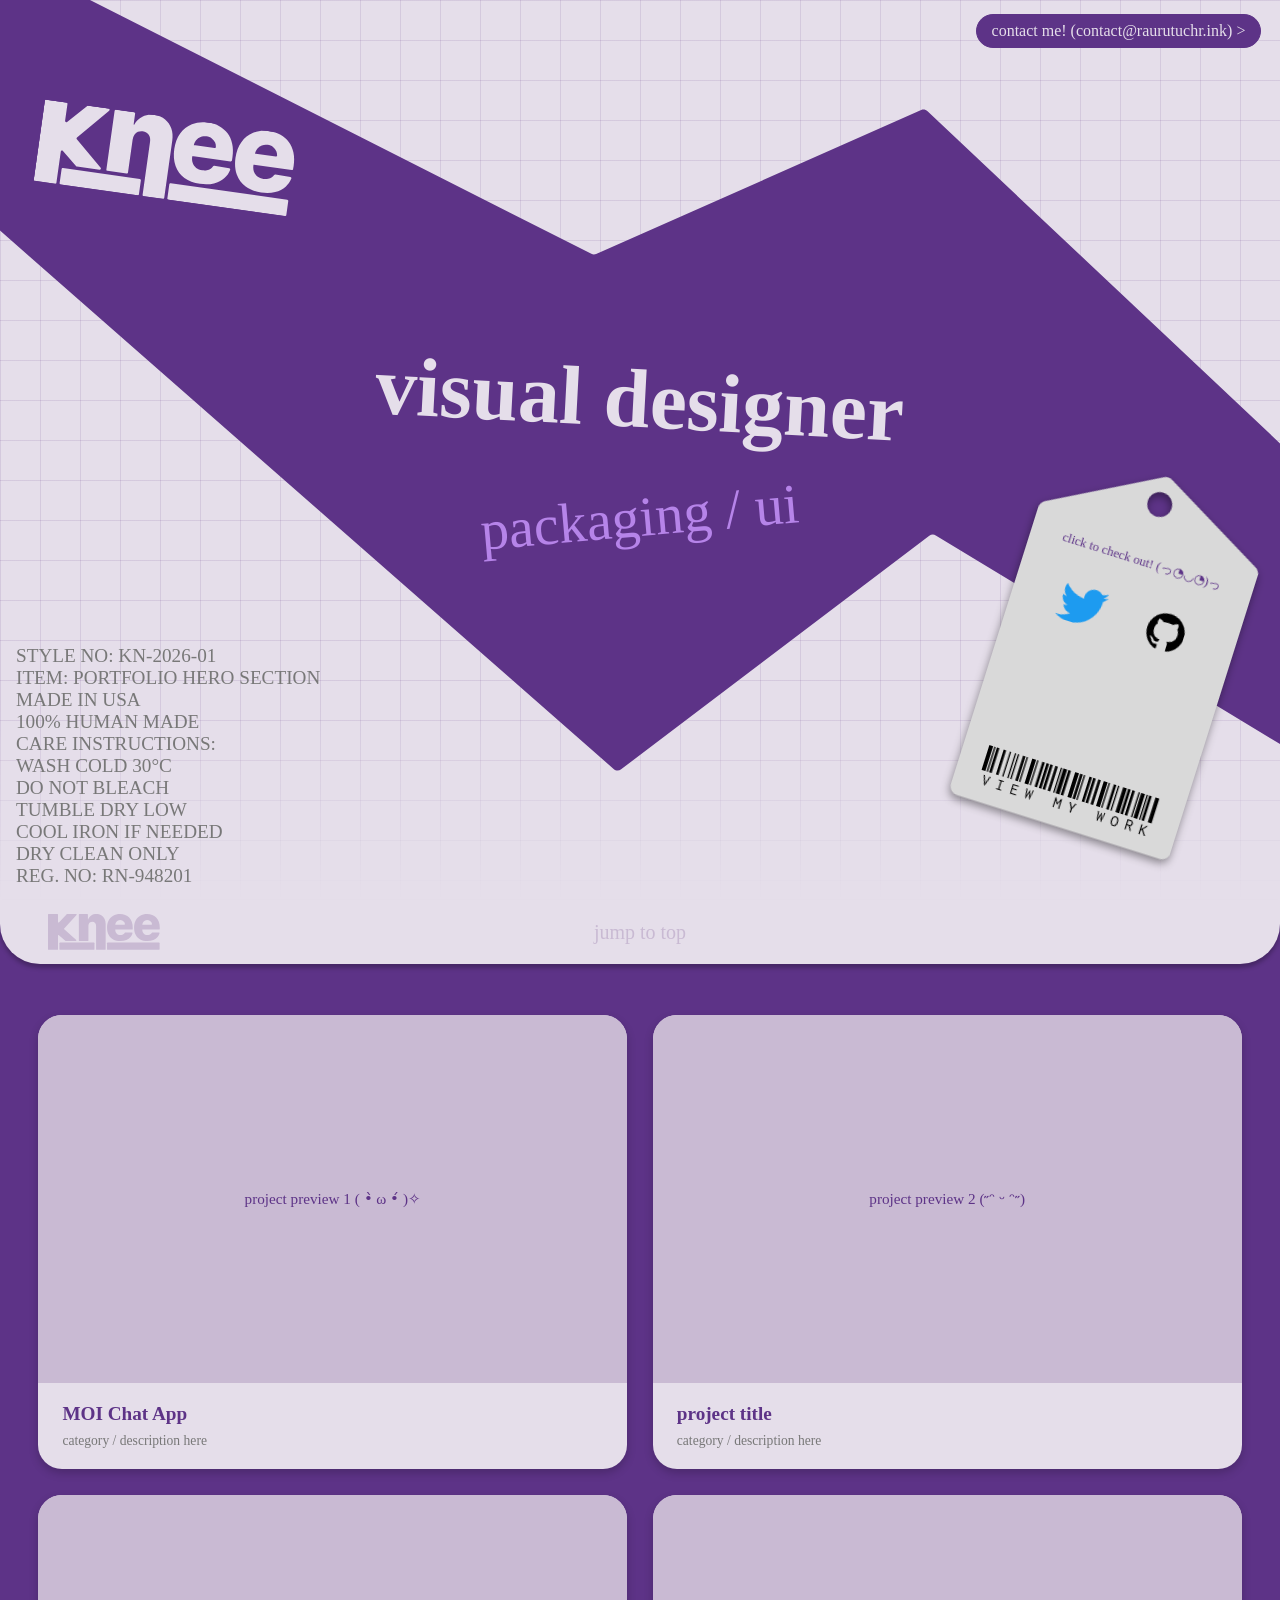
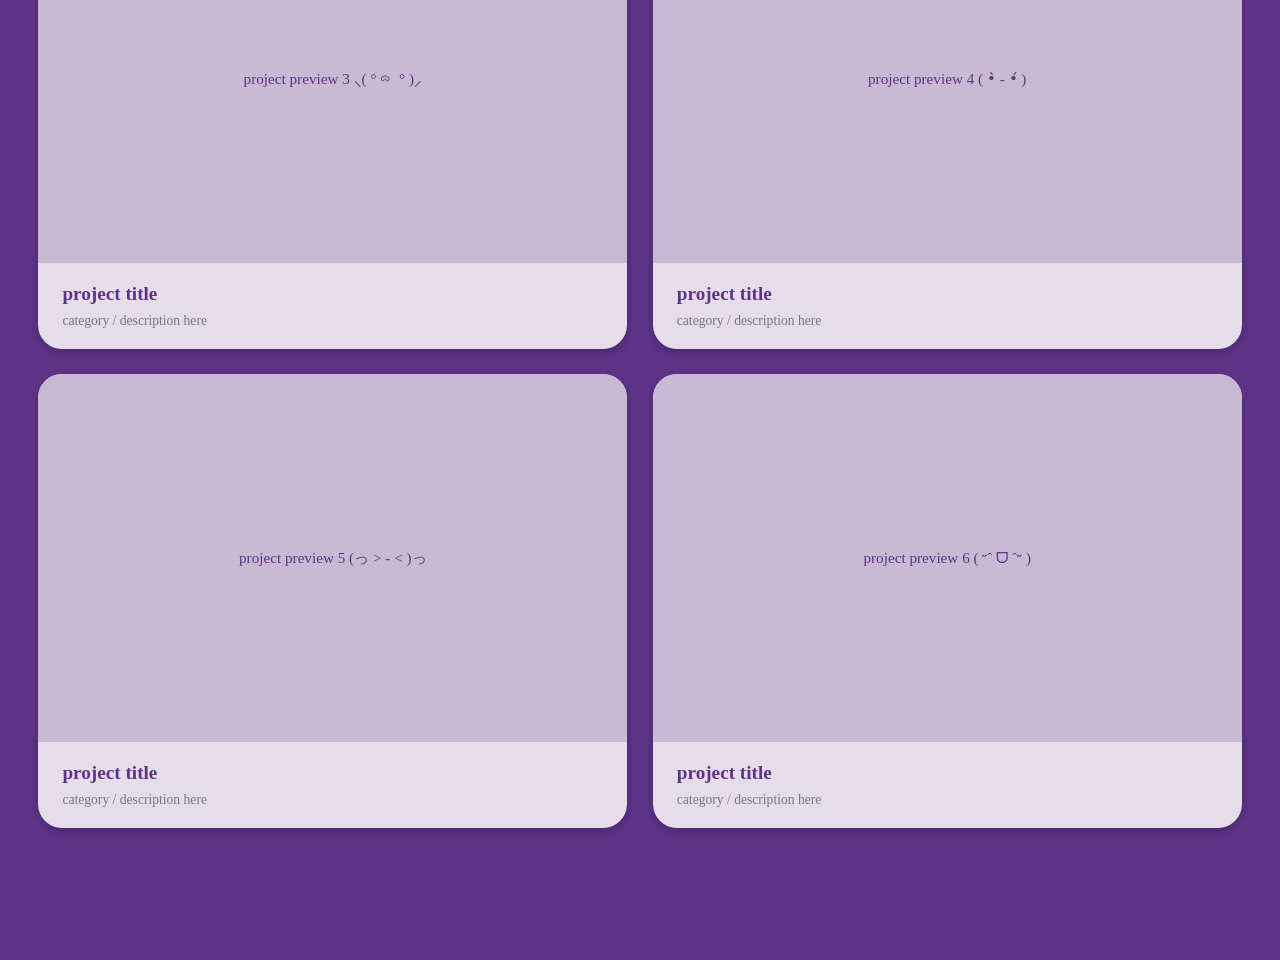
==== index.html @ 97d7b31c "change word" ====
<!DOCTYPE html>
<html lang="en">

<head>
    <meta charset="utf-8">
    <meta name="viewport" content="width=device-width, initial-scale=1.0">
    <link rel="stylesheet" href="styles.css">
    <link rel="icon" href="/favicon.svg" type="image/svg+xml">
    <title>Knee's Portfolio 𐔌՞. .՞𐦯</title>
</head>

<body>

    <section id="hero">
        <div class="hero-design">

        <a class="contact" href="mailto:contact@raurutuchr.ink" target="_blank" rel="noopener noreferrer">contact me!
            (contact@raurutuchr.ink)</a>

        <div class="center">
            <p class="center-top">visual designer</p>
            <p class="center-bottom">packaging / ui</p>
        </div>
        <p class="care">STYLE NO: KN-2026-01
            ITEM: PORTFOLIO HERO SECTION
            MADE IN USA
            100% HUMAN MADE
            CARE INSTRUCTIONS:
            WASH COLD 30°C
            DO NOT BLEACH
            TUMBLE DRY LOW
            COOL IRON IF NEEDED
            DRY CLEAN ONLY
            REG. NO: RN-948201</p>

        <svg class="full-page-svg" preserveAspectRatio="none" viewBox="0 0 2301 1200" fill="none"
            xmlns="http://www.w3.org/2000/svg">
            <path
                d="M1063.03 338.484C1065.8 339.525 1068.84 339.589 1071.66 338.665L1655.94 146.709C1659.83 145.432 1664.09 146.06 1667.44 148.404L2301 591.184V992.158L1682.23 713.943C1678.47 712.252 1674.13 712.447 1670.53 714.467L1116.57 1025.71C1112.35 1028.08 1107.17 1027.91 1103.11 1025.28L0 307.494V0H161.782L1063.03 338.484Z"
                fill="#5D3387" />
        </svg>
        <svg class="logo" viewBox="0 0 407 131" aria-hidden="true">
            <use href="assets/logo.svg#logo"></use>
        </svg>
        <div class="tag">
            <svg viewBox="0 0 416 662" fill="none" xmlns="http://www.w3.org/2000/svg">
                <path
                    d="M415.978 644.739C415.978 654.25 408.268 661.961 398.756 661.961H17.222C7.71056 661.961 0 654.25 0 644.739L0 122.517C0 116.246 3.40917 110.47 8.89979 107.439L199.667 2.14428C204.847 -0.714762 211.132 -0.714761 216.311 2.14428L407.079 107.439C412.569 110.47 415.978 116.246 415.978 122.517V644.739ZM228.482 42.0459C223.356 30.7134 210.013 25.6823 198.681 30.8086C187.348 35.935 182.317 49.2779 187.443 60.6103C192.57 71.9428 205.913 76.9739 217.245 71.8476C228.578 66.7213 233.609 53.3784 228.482 42.0459Z"
                    fill="#D9D9D9" />
            </svg>
            <div class="tag-content">
                <p class="tag-header">click to check out! (っ◔◡◔)っ</p>
                <div class="icons">
                    <a href="https://twitter.com/raurutuchr_spl" target="_blank">
                        <!-- twitter -->
                        <svg class="social" xmlns="http://www.w3.org/2000/svg" xml:space="preserve"
                            viewBox="0 47.86 512 416.14">
                            <path
                                d="M459.6 151.6c.3 4.5.3 9 .3 13.6C459.9 303.9 354.2 464 161 464v-.1c-57.1.1-113-16.2-161-47.1 8.3 1 16.6 1.5 25 1.5 47.3 0 93.2-15.8 130.5-45.1-44.9-.9-84.4-30.2-98.1-72.9 15.7 3 32 2.4 47.4-1.8-49-9.9-84.3-53-84.3-103v-1.3c14.6 8.1 31 12.6 47.7 13.1C22 176.6 7.8 115.2 35.7 67.1c53.3 65.6 132 105.5 216.5 109.7-8.5-36.5 3.1-74.7 30.4-100.4 42.3-39.8 108.8-37.7 148.6 4.6 23.5-4.6 46.1-13.3 66.7-25.5-7.8 24.3-24.3 45-46.2 58.1 20.8-2.5 41.2-8 60.3-16.5-14.1 21.2-31.9 39.6-52.4 54.5"
                                style="fill:#1d9bf0" />
                        </svg>
                    </a>
                    <a href="https://github.com/HumpityDumpityDumber" target="_blank">
                        <!-- github -->
                        <svg class="social" xmlns="http://www.w3.org/2000/svg" xml:space="preserve"
                            viewBox="0 0 512 512">
                            <path
                                d="M256 6.3C114.6 6.3 0 120.9 0 262.3c0 113.3 73.3 209 175 242.9 12.8 2.2 17.6-5.4 17.6-12.2 0-6.1-.3-26.2-.3-47.7-64.3 11.8-81-15.7-86.1-30.1-2.9-7.4-15.4-30.1-26.2-36.2-9-4.8-21.8-16.6-.3-17 20.2-.3 34.6 18.6 39.4 26.2 23 38.7 59.8 27.8 74.6 21.1 2.2-16.6 9-27.8 16.3-34.2-57-6.4-116.5-28.5-116.5-126.4 0-27.8 9.9-50.9 26.2-68.8-2.6-6.4-11.5-32.6 2.6-67.8 0 0 21.4-6.7 70.4 26.2 20.5-5.8 42.2-8.6 64-8.6s43.5 2.9 64 8.6c49-33.3 70.4-26.2 70.4-26.2 14.1 35.2 5.1 61.4 2.6 67.8 16.3 17.9 26.2 40.6 26.2 68.8 0 98.2-59.8 120-116.8 126.4 9.3 8 17.3 23.4 17.3 47.4 0 34.2-.3 61.8-.3 70.4 0 6.7 4.8 14.7 17.6 12.2C438.7 471.3 512 375.3 512 262.3c0-141.4-114.6-256-256-256"
                                style="fill-rule:evenodd;clip-rule:evenodd" />
                        </svg>
                    </a>
                </div>
                <a class="work" href="#portfolio">VIEW MY WORK</a>
            </div>
        </div>
        </div>
    </section>

    <section id="portfolio">
        <a href="#hero">
            <div class="portfolio-header">
                <svg class="header-logo" viewBox="0 0 407 131" aria-hidden="true">
                    <use href="assets/logo.svg#logo"></use>
                </svg>
                <span class="hint">jump to top</span>
            </div>
        </a>

        <div class="portfolio-grid">
            <div class="portfolio-card">
                <div class="card-thumb">project preview 1 ( •̀ ω •́ )✧</div>
                <div class="card-info">
                    <h3>MOI Chat App</h3>
                    <p>category / description here</p>
                </div>
            </div>
            <div class="portfolio-card">
                <div class="card-thumb">project preview 2 (˶ᵔ ᵕ ᵔ˶)</div>
                <div class="card-info">
                    <h3>project title</h3>
                    <p>category / description here</p>
                </div>
            </div>
            <div class="portfolio-card">
                <div class="card-thumb">project preview 3 ⸜(  °  ᯅ ° )⸝</div>
                <div class="card-info">
                    <h3>project title</h3>
                    <p>category / description here</p>
                </div>
            </div>
            <div class="portfolio-card">
                <div class="card-thumb">project preview 4 ( •̀ - •́ )</div>
                <div class="card-info">
                    <h3>project title</h3>
                    <p>category / description here</p>
                </div>
            </div>
            <div class="portfolio-card">
                <div class="card-thumb">project preview 5 (っ  > - < )っ</div>
                <div class="card-info">
                    <h3>project title</h3>
                    <p>category / description here</p>
                </div>
            </div>
            <div class="portfolio-card">
                <div class="card-thumb">project preview 6 ( ˶ˆ ᗜ ˆ˶ )</div>
                <div class="card-info">
                    <h3>project title</h3>
                    <p>category / description here</p>
                </div>
            </div>
        </div>
    </section>
</body>

</html>
---- styles.css ----
@import url('https://fonts.googleapis.com/css2?family=Iosevka+Charon+Mono:ital,wght@0,300;0,400;0,500;0,700;1,300;1,400;1,500;1,700&family=Libre+Barcode+128+Text&display=swap');

html {
scroll-behavior: smooth;
}

*,
*::before,
*::after {
box-sizing: border-box;
}

body {
background-color: #E5DEEA;
margin: 0;
position: relative;
overflow-x: hidden;
}

#hero {
position: relative;
width: 100%;
height: 100svh;
min-height: 36rem;
overflow: hidden;
background-color: #E5DEEA;
}

#hero::before {
content: "";
position: absolute;
inset: 0;
background-image:
linear-gradient(rgba(93, 51, 135, 0.12) 1px, transparent 1px),
linear-gradient(90deg, rgba(93, 51, 135, 0.12) 1px, transparent 1px);
background-size: 2.5rem 2.5rem;
mask-image: linear-gradient(to bottom, #000 0%, #000 78%, transparent 100%);
-webkit-mask-image: linear-gradient(to bottom, #000 0%, #000 78%, transparent 100%);
pointer-events: none;
}

.hero-design {
position: absolute;
inset: 0;
width: 100%;
height: 100%;
}

#button-canvas {
position: absolute;
inset: 0;
width: 100%;
height: 100%;
z-index: 1;
pointer-events: none;
}

.contact {
color: #E5DEEA;
position: absolute;
right: 1.5%;
top: 1.5%;
padding: 0.45rem 0.9rem;
border: 1px solid #5D3387;
border-radius: 999px;
background: #5D3387;
text-decoration: none;
font-family: 'Iosevka Charon Mono';
font-style: normal;
font-weight: 500;
font-size: clamp(0.8rem, 1.25vw, 1.5rem);
z-index: 3;
}

.contact::after {
content: " >";
}

.care {
white-space: pre-line;
position: absolute;
bottom: 1.5%;
left: 1.25%;
color: #787878;
font-family: 'Iosevka Charon Mono';
font-style: normal;
font-weight: 400;
font-size: clamp(0.7rem, 1.5vw, 1.8rem);
margin: 0;
user-select: none;
z-index: 3;
}

.center {
position: absolute;
z-index: 2;
inset: 0;
width: 100%;
height: 100%;
display: flex;
justify-content: center;
align-items: center;
margin: 0;
flex-direction: column;
user-select: none;
gap: clamp(1rem, 3vw, 3rem);
}

.center-top {
font-family: "Noto Sans JP";
font-size: clamp(3rem, 6.5vw, 7.8rem);
font-style: bold;
font-weight: 700;
line-height: normal;
color: #E5DEEA;
margin: 0;
transform: rotate(3deg);

}

.center-bottom {
color: #b684e9;
font-family: "Iosevka Charon Mono";
font-size: clamp(2.25rem, 4.4vw, 5.5rem);
font-style: normal;
font-weight: 500;
line-height: normal;
transform: rotate(-5deg);
margin: 0;
}

.full-page-svg {
position: absolute;
inset: 0;
width: 100%;
height: 100%;
z-index: 0;
display: block;
}

.logo {
transform: rotate(8deg);
position: absolute;
top: 13%;
left: 3%;
width: clamp(10rem, 20vw, 28rem);
height: auto;
aspect-ratio: 407/131;
color: #E5DEEA;
z-index: 2;
}

.tag {
position: absolute;
right: 4%;
bottom: 7%;
transform: rotate(17.5deg);
filter: drop-shadow(0 0.25rem 0.25rem rgba(0, 0, 0, 0.40));
display: grid;
grid-template-areas: "stack";
width: clamp(11rem, 18vw, 30rem);
height: auto;
aspect-ratio: 5 / 8;
z-index: 2;
}

.tag>svg {
grid-area: stack;
height: 100%;
width: 100%;
}

.tag-content {
grid-area: stack;
z-index: 1;
display: flex;
flex-direction: column;
align-items: center;
justify-content: space-between;
padding: 5% ;
padding-top: 35%;
padding-bottom: 7%;
box-sizing: border-box;
width: 100%;
}

.icons {
display: grid;
grid-template-columns: 1fr 1fr;
justify-items: center;
align-items: center;
width: 100%;
padding: 0 1rem;
box-sizing: border-box;
margin-bottom: 1rem;
}

.social {
height: clamp(2rem, 3vw, 4rem);
width: auto;
display: block;
margin: 0;
}

.work {
color: #000;
text-align: center;
font-family: "Libre Barcode 128 Text";
font-size: clamp(2rem, 3.4vw, 5rem);
font-style: normal;
text-decoration: none;
font-weight: 400;
line-height: normal;
white-space: nowrap;
margin-top: auto;
}

.tag-header {
color: #5D3387;
font-family: "Iosevka Charon Mono";
font-size: clamp(0.7rem, 1vw, 1.3rem);
font-style: normal;
font-weight: 500;
line-height: normal;
margin: 0;
margin-bottom: 2rem;
text-align: center;
}

#portfolio {
width: 100%;
min-height: 100vh;
height: fit-content;
background: #5D3387;
padding-bottom: 5rem;
box-sizing: border-box;
}

.portfolio-header {
position: sticky;
top: 0;
background: #E5DEEA;
border-radius: 0 0 2.5rem 2.5rem;
height: 4rem;
width: auto;
display: flex;
align-items: center;
padding: 0 3rem 0 3rem;
box-shadow: 0 4px 4px 0 rgba(0, 0, 0, 0.25);
z-index: 10;
}

.header-logo {
position: absolute;
width: 7rem;
aspect-ratio: 407/131;
color: #C9BAD3;
z-index: 2;
}

.hint {
position: absolute;
left: 50%;
transform: translate(-50%);
color: #C9BAD3;
text-align: center;
font-family: "Iosevka Charon Mono";
font-size: 1.25rem;
font-style: normal;
font-weight: 400;
line-height: normal;
}

.portfolio-grid {
  display: grid;
  grid-template-columns: repeat(2, 1fr); 
  gap: clamp(1rem, 2vw, 2rem);
  padding: clamp(2rem, 4vw, 4rem) clamp(1rem, 3vw, 3rem);
  margin: 0 auto;
  box-sizing: border-box;
}

.portfolio-card {
background: #E5DEEA;
border-radius: 1.5rem;
overflow: hidden;
box-shadow: 0 4px 10px rgba(0, 0, 0, 0.2);
transition: transform 0.2s ease, box-shadow 0.2s ease;
display: flex;
flex-direction: column;
}

.card-thumb {
width: 100%;
aspect-ratio: 16 / 10;
background-color: #C9BAD3;
color: #5D3387;
display: flex;
align-items: center;
justify-content: center;
font-family: "Iosevka Charon Mono";
font-size: 0.95rem;
font-weight: 500;
}

.card-info {
padding: 1.25rem 1.5rem;
font-family: "Iosevka Charon Mono";
}

.card-info h3 {
margin: 0 0 0.5rem 0;
color: #5D3387;
font-size: 1.2rem;
font-weight: 700;
}

.card-info p {
margin: 0;
color: #787878;
font-size: 0.85rem;
}

@media (max-width: 700px) {
  #hero {
    min-height: 32rem;
  }

  .contact {
    right: 1rem;
    top: 1rem;
    max-width: calc(100% - 2rem);
    text-align: right;
  }

  .care {
    bottom: 1rem;
    left: 1rem;
    max-width: 9rem;
  }

  .center {
    gap: 1rem;
    padding: 0 1rem;
  }

  .center-top {
    font-size: clamp(2.25rem, 10vw, 4rem);
    text-align: center;
  }

  .center-bottom {
    font-size: clamp(1.75rem, 7vw, 3rem);
  }

  .logo {
    top: 10%;
    left: 1rem;
    width: clamp(9rem, 32vw, 14rem);
  }

  .tag {
    right: 0.5rem;
    bottom: 3%;
    width: clamp(10rem, 32vw, 14rem);
  }

  .portfolio-header {
    height: 3.5rem;
    padding: 0 1.5rem;
  }

  .header-logo {
    width: 5.5rem;
  }

  .hint {
    font-size: 1rem;
  }

  .portfolio-grid {
    grid-template-columns: 1fr;
  }
}
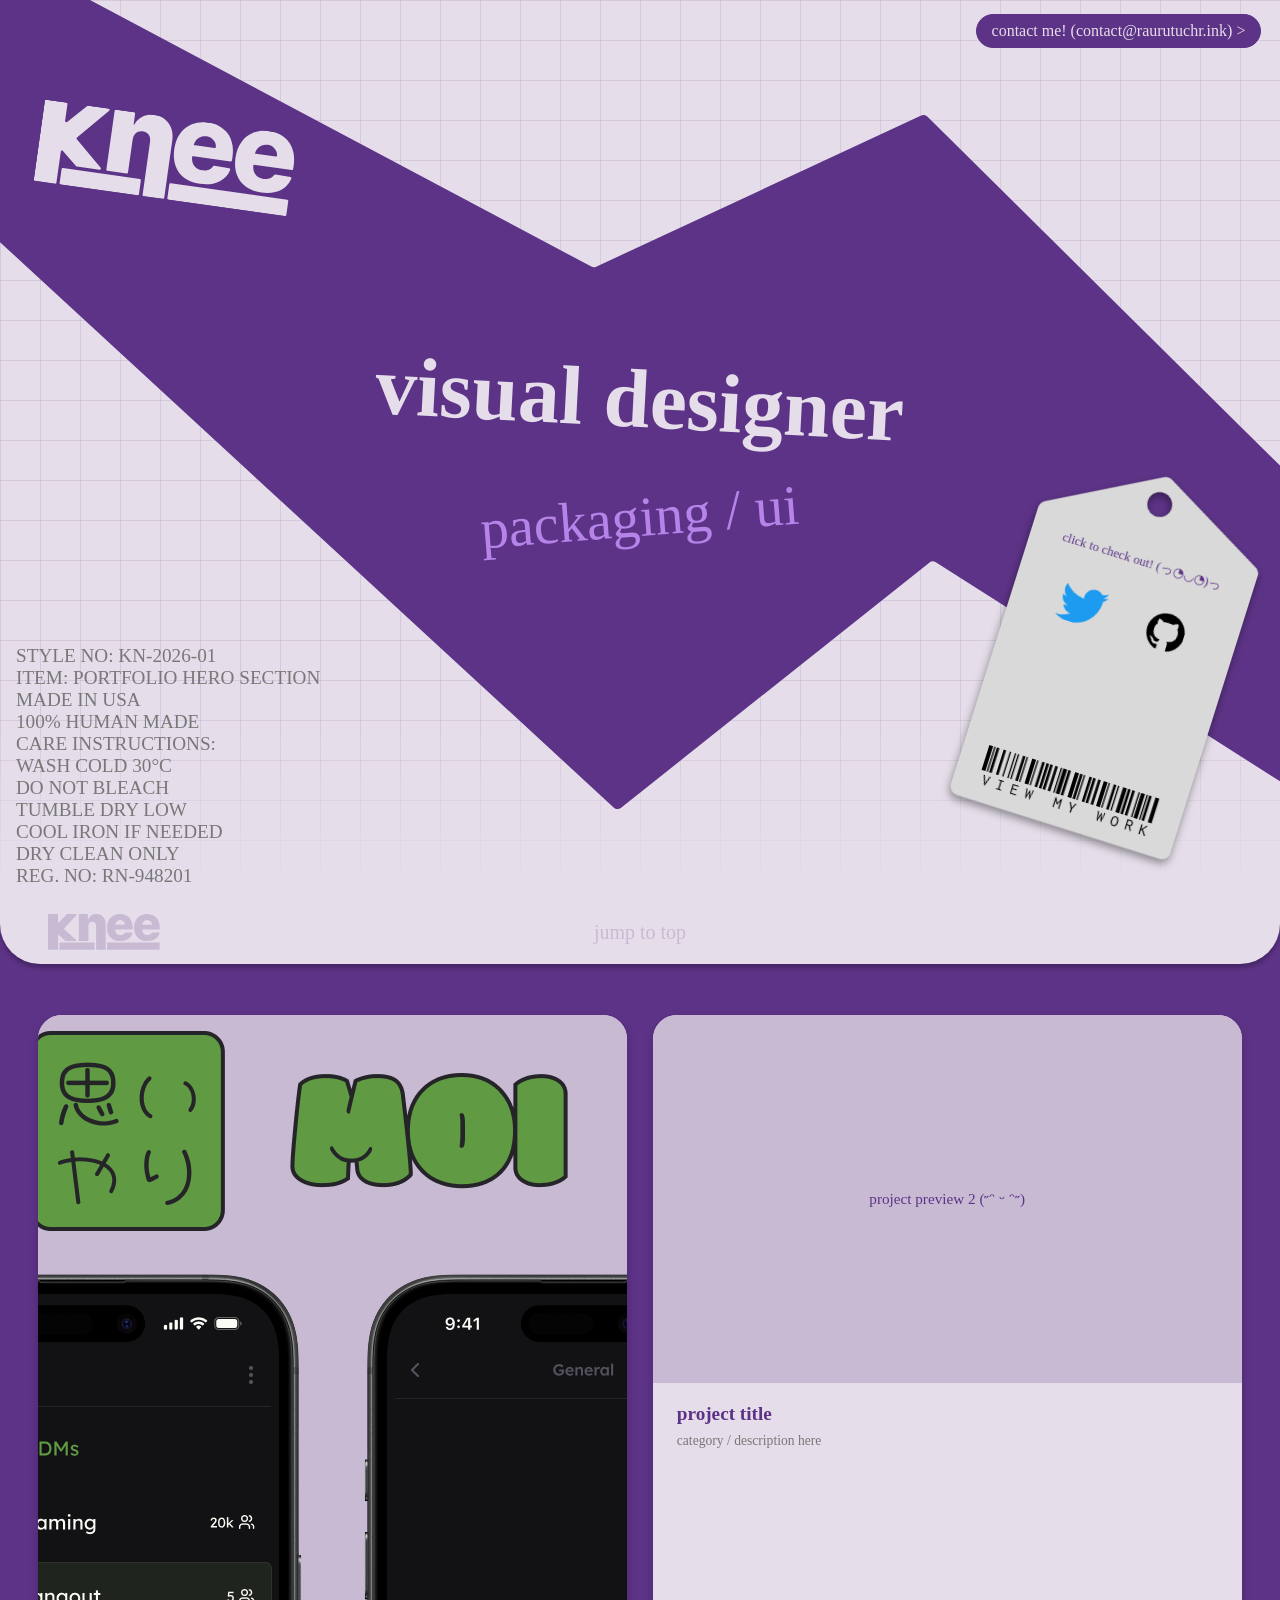
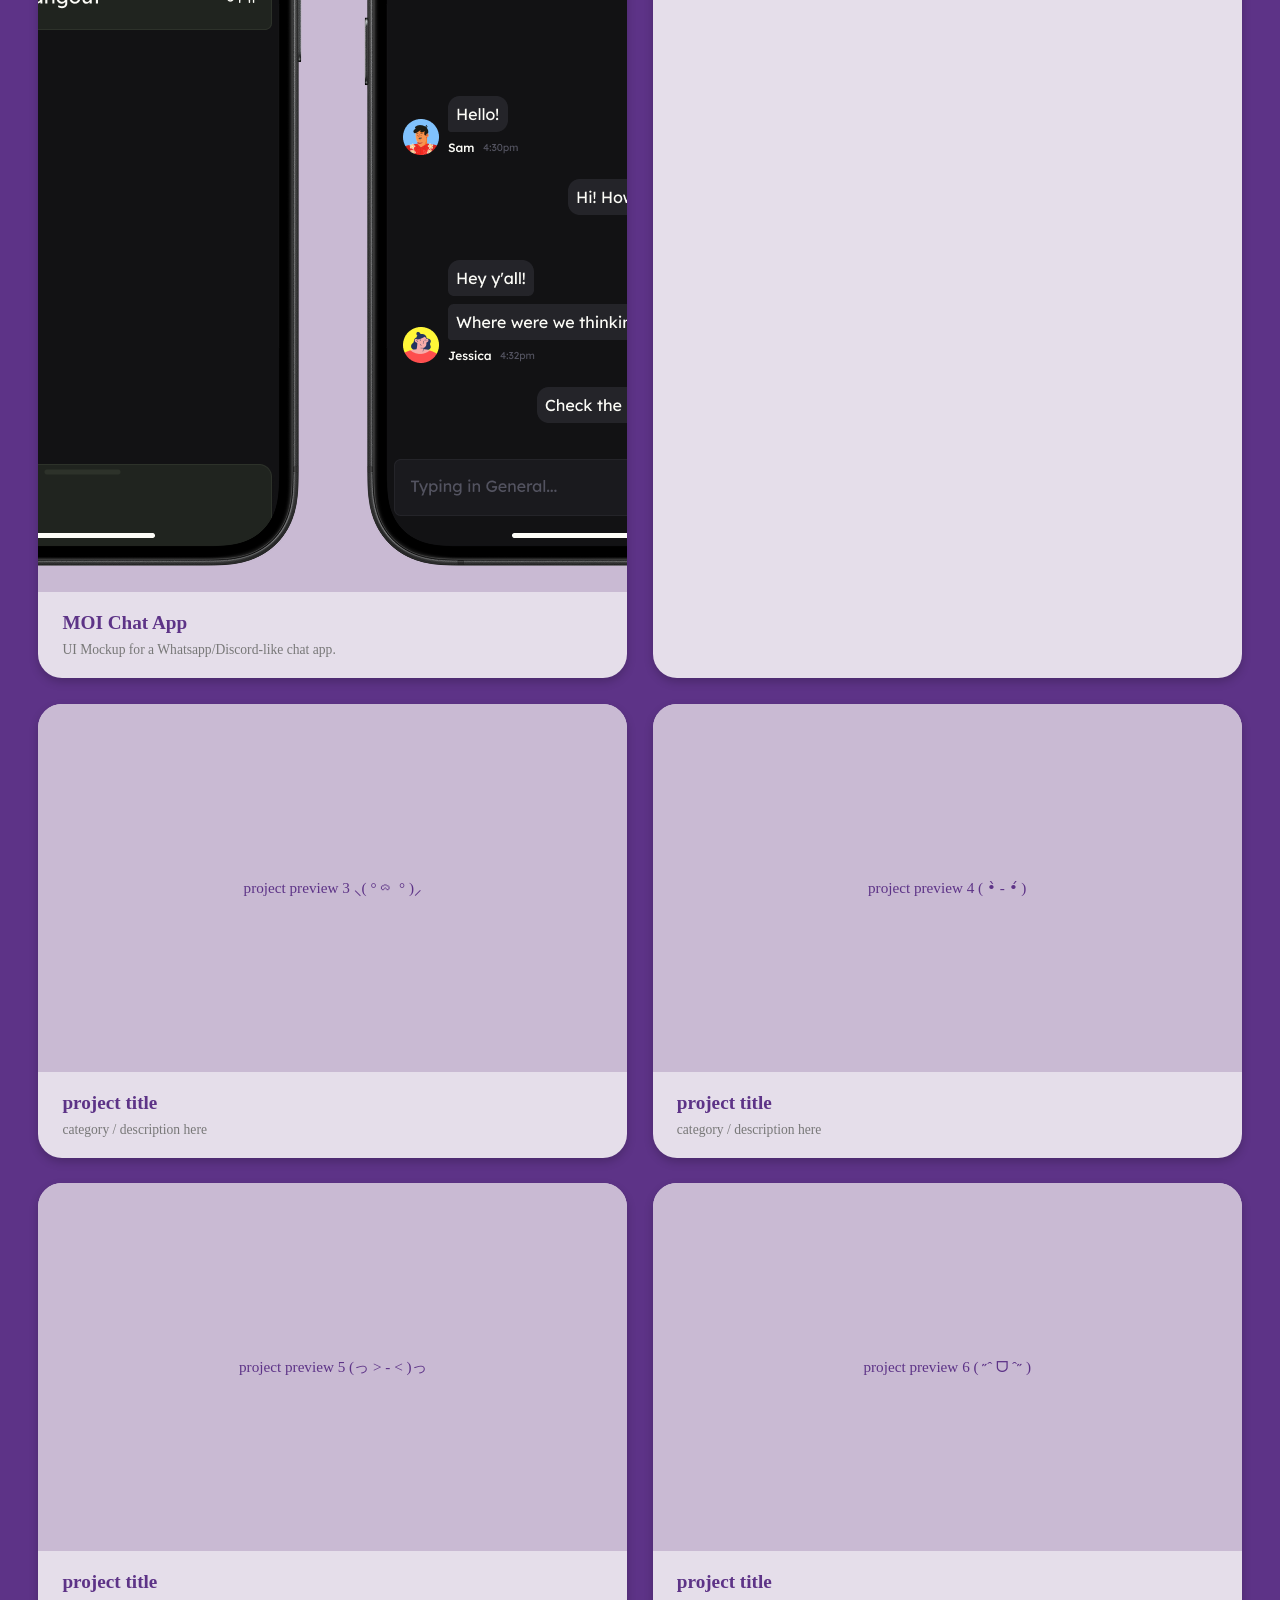
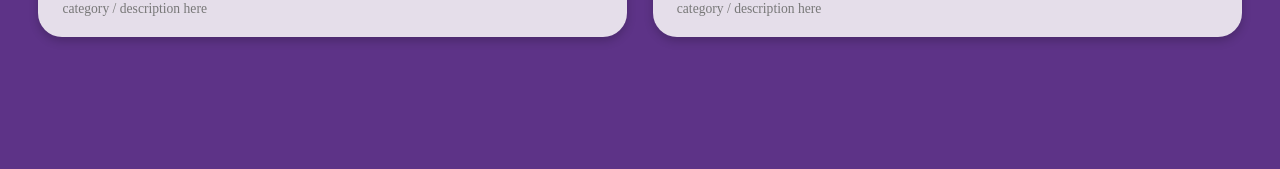
==== commit 33aeb7b4: "portfolio thing" ====
--- a/index.html
+++ b/index.html
@@ -88,10 +88,10 @@
 
         <div class="portfolio-grid">
             <div class="portfolio-card">
-                <div class="card-thumb">project preview 1 ( •̀ ω •́ )✧</div>
+                <div class="card-thumb"><img src="assets/work/MOCKUP.png"></div>
                 <div class="card-info">
                     <h3>MOI Chat App</h3>
-                    <p>category / description here</p>
+                    <p>UI Mockup for a Whatsapp/Discord-like chat app.</p>
                 </div>
             </div>
             <div class="portfolio-card">
--- a/styles.css
+++ b/styles.css
@@ -125,7 +125,7 @@
 font-style: normal;
 font-weight: 500;
 line-height: normal;
-transform: rotate(-5deg);
+transform: rotate(-4.5deg);
 margin: 0;
 }
 
@@ -133,7 +133,7 @@
 position: absolute;
 inset: 0;
 width: 100%;
-height: 100%;
+height: 105%;
 z-index: 0;
 display: block;
 }
@@ -291,7 +291,6 @@
 }
 
 .card-thumb {
-width: 100%;
 aspect-ratio: 16 / 10;
 background-color: #C9BAD3;
 color: #5D3387;
@@ -301,6 +300,11 @@
 font-family: "Iosevka Charon Mono";
 font-size: 0.95rem;
 font-weight: 500;
+padding: 1rem;
+}
+
+.card-thumb img {
+  height: 100%;
 }
 
 .card-info {
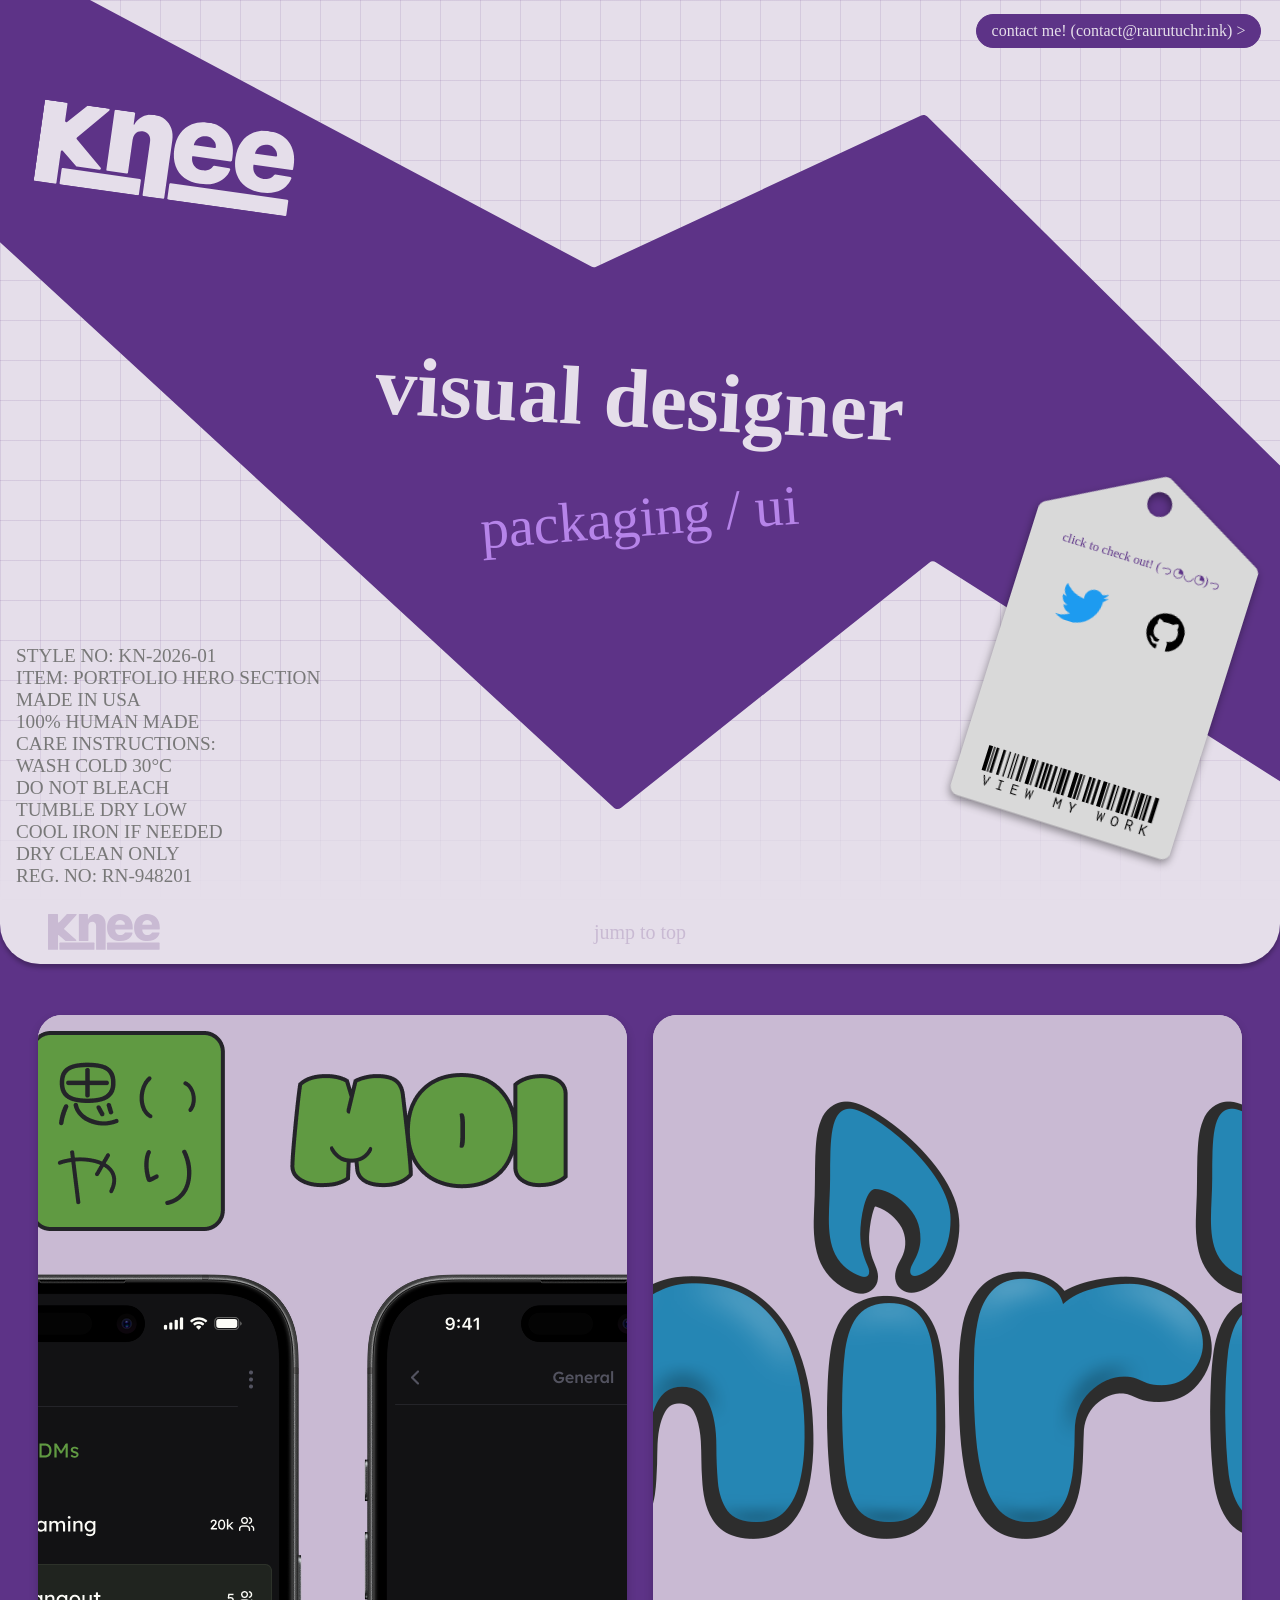
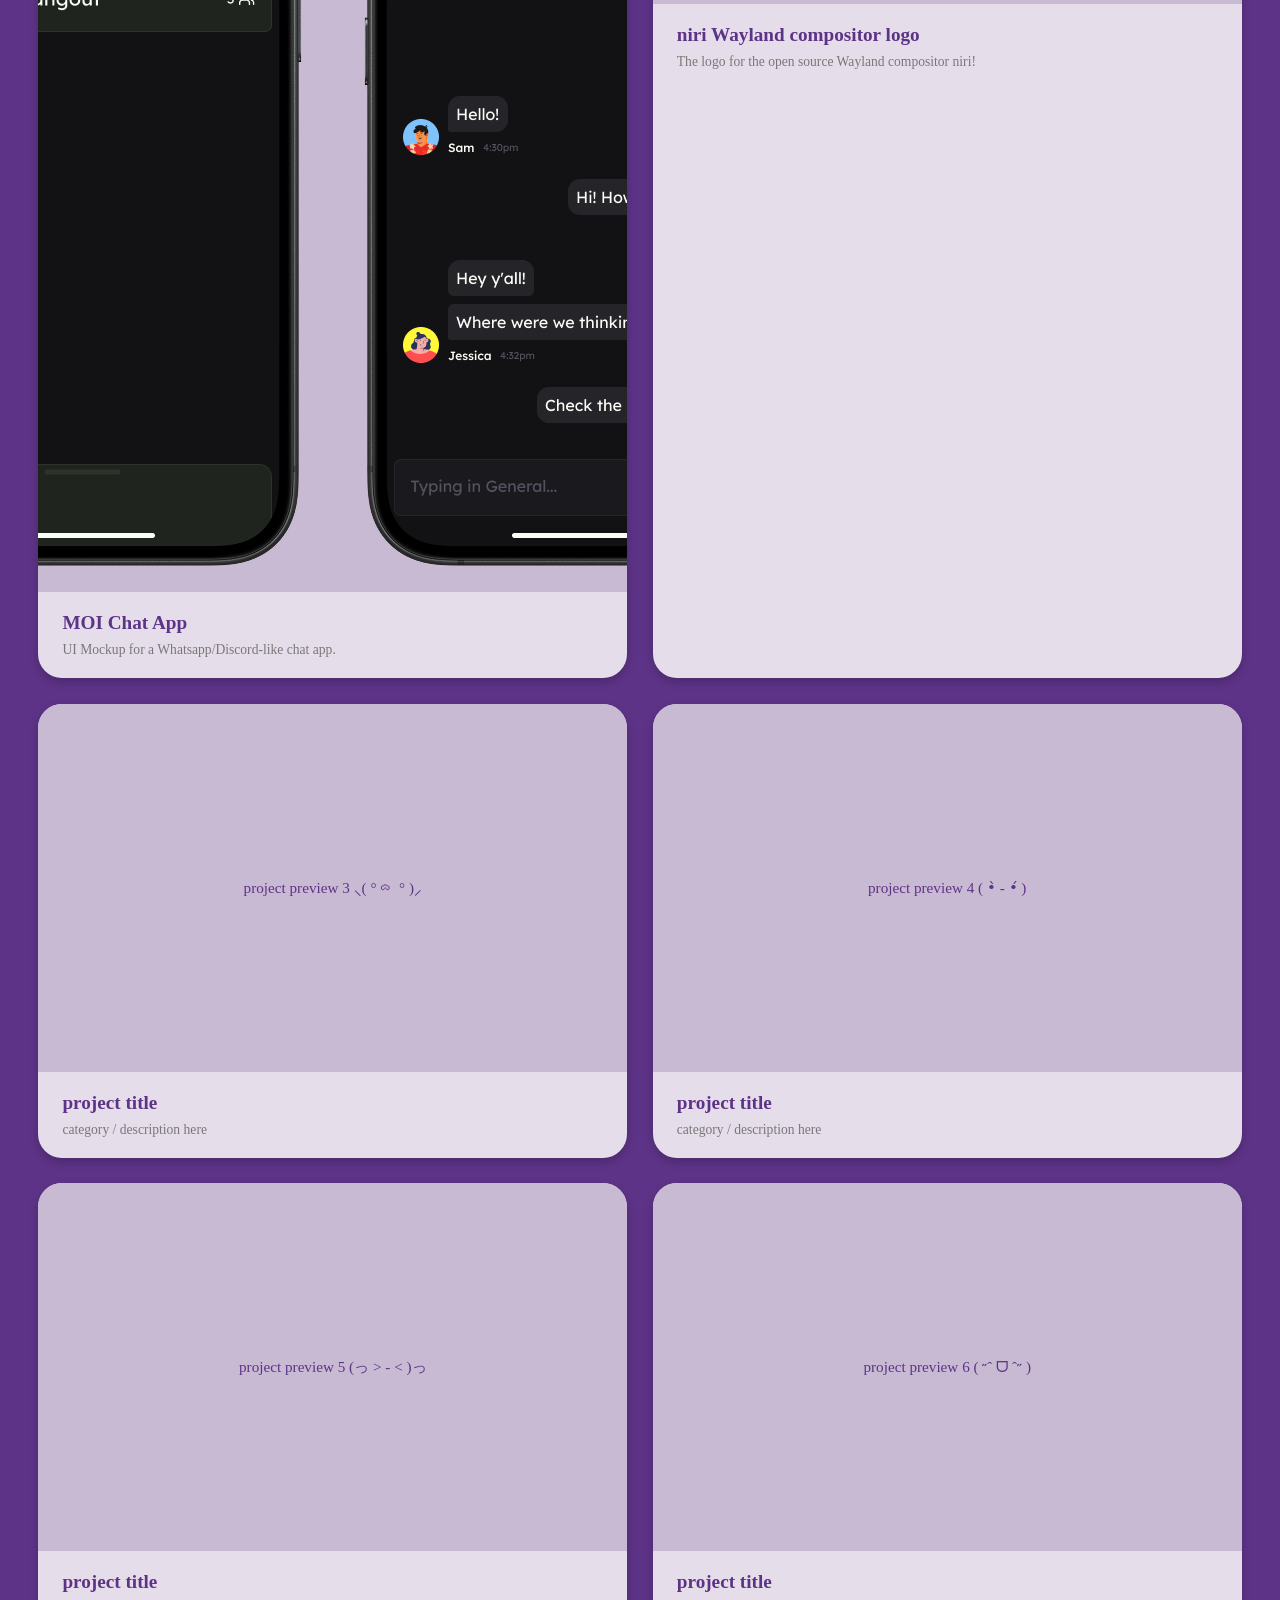
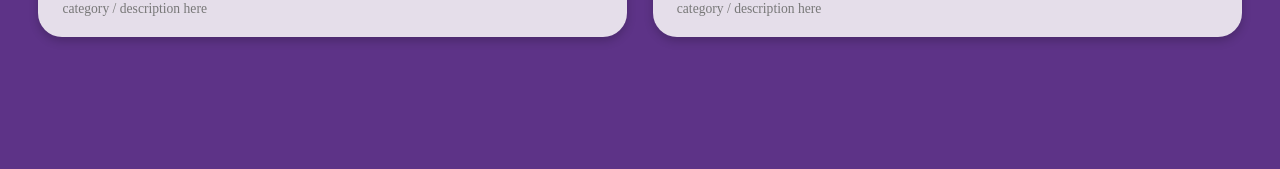
==== commit a5c3eca0: "added niri logo" ====
--- a/index.html
+++ b/index.html
@@ -95,10 +95,10 @@
                 </div>
             </div>
             <div class="portfolio-card">
-                <div class="card-thumb">project preview 2 (˶ᵔ ᵕ ᵔ˶)</div>
+                <div class="card-thumb"><img src="assets/work/niri-logo.png"></div>
                 <div class="card-info">
-                    <h3>project title</h3>
-                    <p>category / description here</p>
+                    <h3>niri Wayland compositor logo</h3>
+                    <p>The logo for the open source Wayland compositor niri!</p>
                 </div>
             </div>
             <div class="portfolio-card">
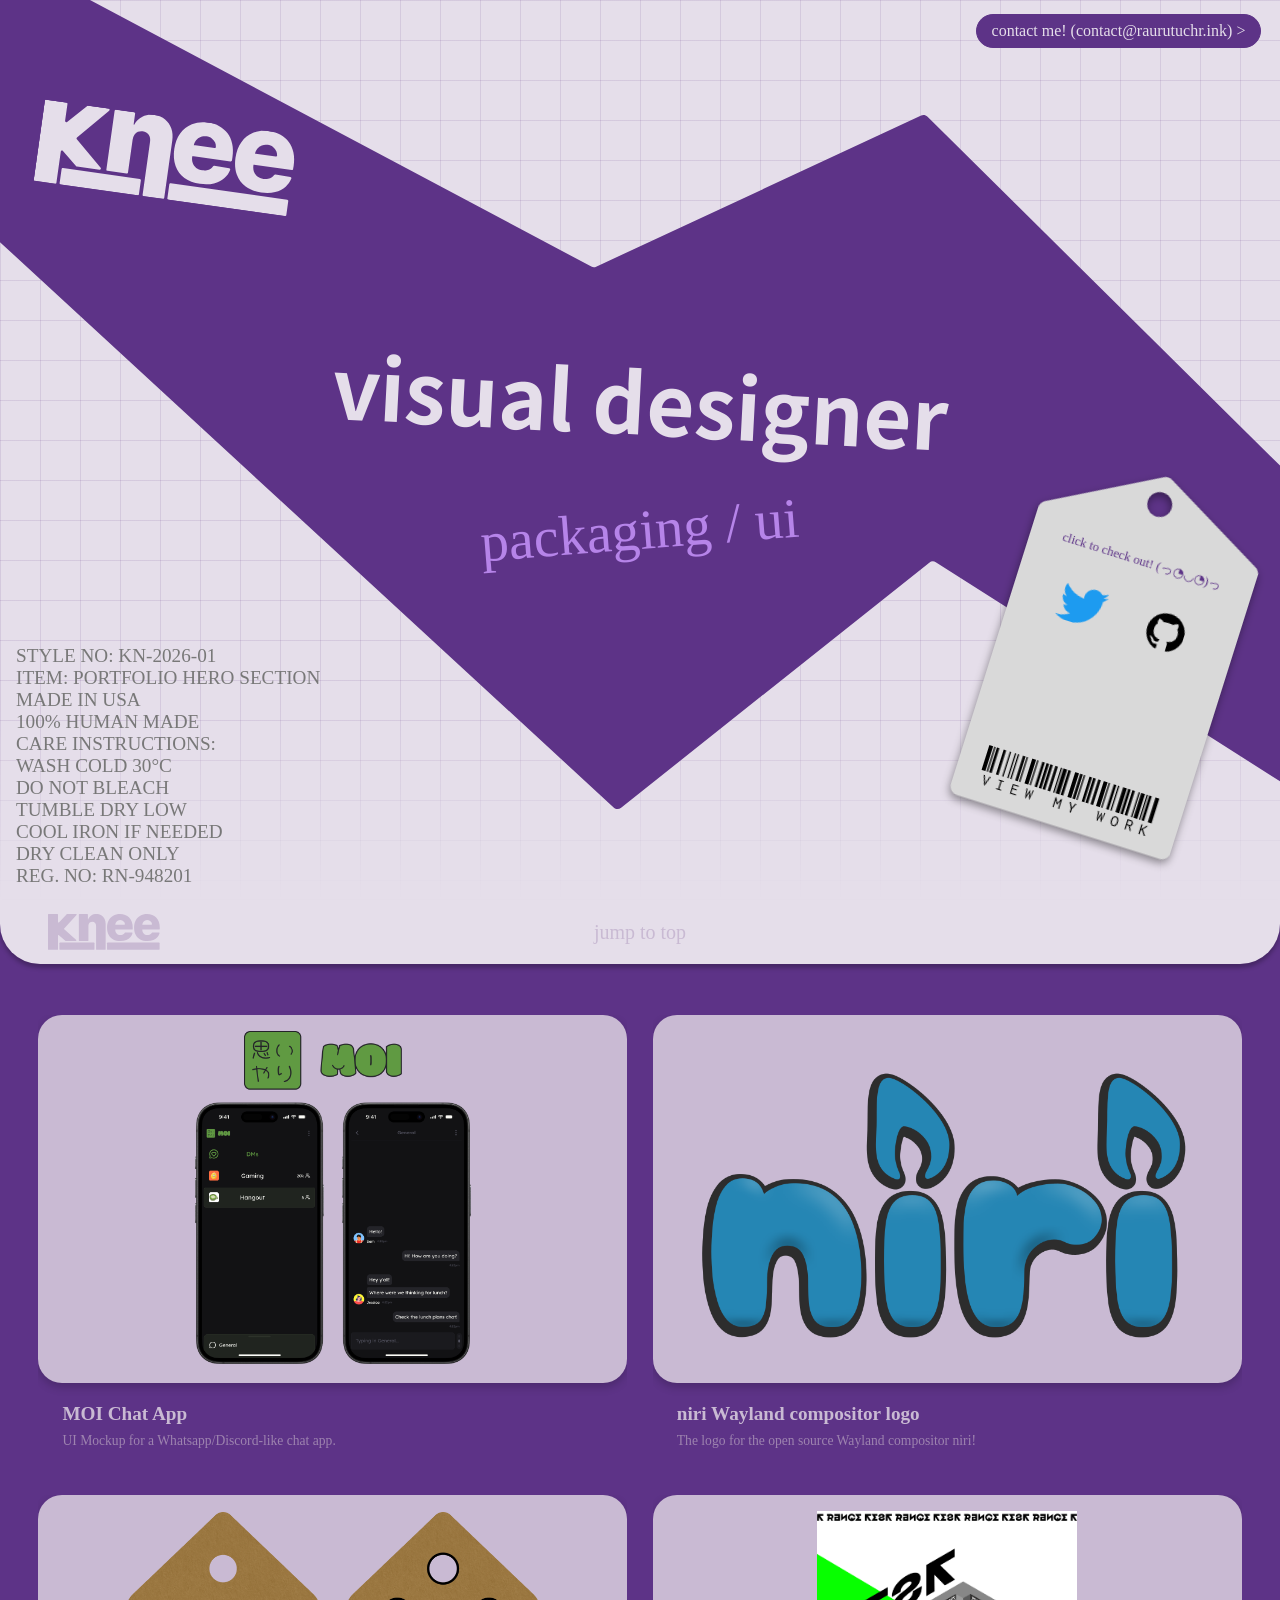
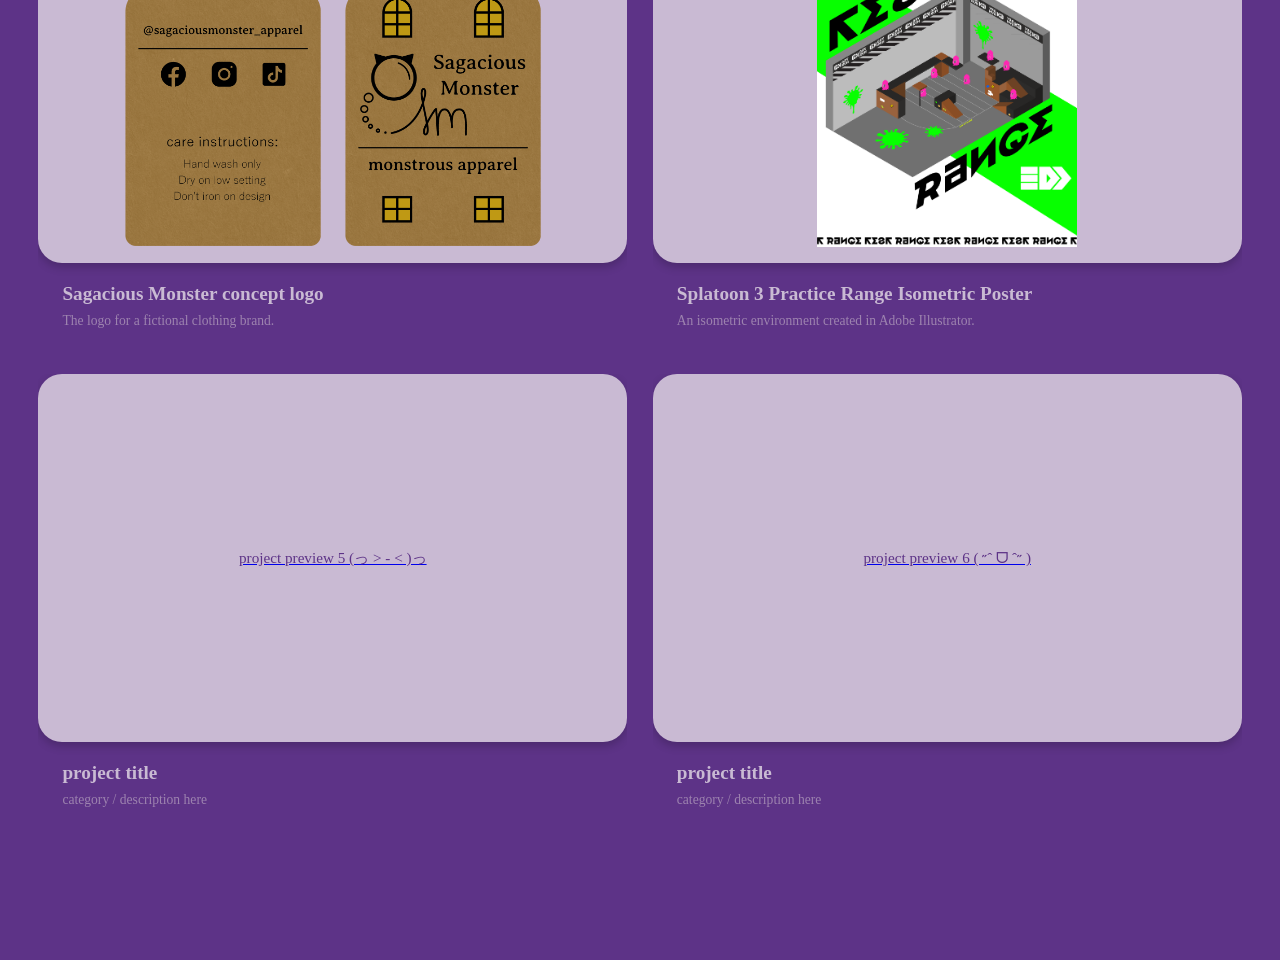
==== commit 28cdff4c: "more portfolio and hover effect that is lowkey kinda broken" ====
--- a/index.html
+++ b/index.html
@@ -88,42 +88,42 @@
 
         <div class="portfolio-grid">
             <div class="portfolio-card">
-                <div class="card-thumb"><img src="assets/work/MOCKUP.png"></div>
+                <a href="https://example.com"><div class="card-thumb"><img src="assets/work/MOCKUP.png"></div></a>
                 <div class="card-info">
                     <h3>MOI Chat App</h3>
                     <p>UI Mockup for a Whatsapp/Discord-like chat app.</p>
                 </div>
             </div>
             <div class="portfolio-card">
-                <div class="card-thumb"><img src="assets/work/niri-logo.png"></div>
+                <a href="https://example.com"><div class="card-thumb"><img src="assets/work/niri-logo.png"></div></a>
                 <div class="card-info">
                     <h3>niri Wayland compositor logo</h3>
                     <p>The logo for the open source Wayland compositor niri!</p>
                 </div>
             </div>
             <div class="portfolio-card">
-                <div class="card-thumb">project preview 3 ⸜(  °  ᯅ ° )⸝</div>
+                <a href="https://example.com"><div class="card-thumb"><img src="assets/work/monsterthingyfinal.png"></div></a>
+                <div class="card-info">
+                    <h3>Sagacious Monster concept logo</h3>
+                    <p>The logo for a fictional clothing brand.</p>
+                </div>
+            </div>
+            <div class="portfolio-card">
+                <a href="https://example.com"><div class="card-thumb"><img src="assets/work/practice-range-poster.png"></div></a>
+                <div class="card-info">
+                    <h3>Splatoon 3 Practice Range Isometric Poster</h3>
+                    <p>An isometric environment created in Adobe Illustrator.</p>
+                </div>
+            </div>
+            <div class="portfolio-card">
+                <a href="https://example.com"><div class="card-thumb">project preview 5 (っ  > - < )っ</div></a>
                 <div class="card-info">
                     <h3>project title</h3>
                     <p>category / description here</p>
                 </div>
             </div>
             <div class="portfolio-card">
-                <div class="card-thumb">project preview 4 ( •̀ - •́ )</div>
-                <div class="card-info">
-                    <h3>project title</h3>
-                    <p>category / description here</p>
-                </div>
-            </div>
-            <div class="portfolio-card">
-                <div class="card-thumb">project preview 5 (っ  > - < )っ</div>
-                <div class="card-info">
-                    <h3>project title</h3>
-                    <p>category / description here</p>
-                </div>
-            </div>
-            <div class="portfolio-card">
-                <div class="card-thumb">project preview 6 ( ˶ˆ ᗜ ˆ˶ )</div>
+                <a href="https://example.com"><div class="card-thumb">project preview 6 ( ˶ˆ ᗜ ˆ˶ )</div></a>
                 <div class="card-info">
                     <h3>project title</h3>
                     <p>category / description here</p>
--- a/styles.css
+++ b/styles.css
@@ -1,279 +1,279 @@
-@import url('https://fonts.googleapis.com/css2?family=Iosevka+Charon+Mono:ital,wght@0,300;0,400;0,500;0,700;1,300;1,400;1,500;1,700&family=Libre+Barcode+128+Text&display=swap');
+@import url('https://fonts.googleapis.com/css2?family=Iosevka+Charon+Mono:ital,wght@0,300;0,400;0,500;0,700;1,300;1,400;1,500;1,700&family=Libre+Barcode+128+Text&family=Noto+Sans+JP:wght@100..900&display=swap');
 
 html {
-scroll-behavior: smooth;
+  scroll-behavior: smooth;
 }
 
 *,
 *::before,
 *::after {
-box-sizing: border-box;
+  box-sizing: border-box;
 }
 
 body {
-background-color: #E5DEEA;
-margin: 0;
-position: relative;
-overflow-x: hidden;
+  background-color: #E5DEEA;
+  margin: 0;
+  position: relative;
+  overflow-x: hidden;
 }
 
 #hero {
-position: relative;
-width: 100%;
-height: 100svh;
-min-height: 36rem;
-overflow: hidden;
-background-color: #E5DEEA;
+  position: relative;
+  width: 100%;
+  height: 100svh;
+  min-height: 36rem;
+  overflow: hidden;
+  background-color: #E5DEEA;
 }
 
 #hero::before {
-content: "";
-position: absolute;
-inset: 0;
-background-image:
-linear-gradient(rgba(93, 51, 135, 0.12) 1px, transparent 1px),
-linear-gradient(90deg, rgba(93, 51, 135, 0.12) 1px, transparent 1px);
-background-size: 2.5rem 2.5rem;
-mask-image: linear-gradient(to bottom, #000 0%, #000 78%, transparent 100%);
--webkit-mask-image: linear-gradient(to bottom, #000 0%, #000 78%, transparent 100%);
-pointer-events: none;
+  content: "";
+  position: absolute;
+  inset: 0;
+  background-image:
+    linear-gradient(rgba(93, 51, 135, 0.12) 1px, transparent 1px),
+    linear-gradient(90deg, rgba(93, 51, 135, 0.12) 1px, transparent 1px);
+  background-size: 2.5rem 2.5rem;
+  mask-image: linear-gradient(to bottom, #000 0%, #000 78%, transparent 100%);
+  -webkit-mask-image: linear-gradient(to bottom, #000 0%, #000 78%, transparent 100%);
+  pointer-events: none;
 }
 
 .hero-design {
-position: absolute;
-inset: 0;
-width: 100%;
-height: 100%;
+  position: absolute;
+  inset: 0;
+  width: 100%;
+  height: 100%;
 }
 
 #button-canvas {
-position: absolute;
-inset: 0;
-width: 100%;
-height: 100%;
-z-index: 1;
-pointer-events: none;
+  position: absolute;
+  inset: 0;
+  width: 100%;
+  height: 100%;
+  z-index: 1;
+  pointer-events: none;
 }
 
 .contact {
-color: #E5DEEA;
-position: absolute;
-right: 1.5%;
-top: 1.5%;
-padding: 0.45rem 0.9rem;
-border: 1px solid #5D3387;
-border-radius: 999px;
-background: #5D3387;
-text-decoration: none;
-font-family: 'Iosevka Charon Mono';
-font-style: normal;
-font-weight: 500;
-font-size: clamp(0.8rem, 1.25vw, 1.5rem);
-z-index: 3;
+  color: #E5DEEA;
+  position: absolute;
+  right: 1.5%;
+  top: 1.5%;
+  padding: 0.45rem 0.9rem;
+  border: 1px solid #5D3387;
+  border-radius: 999px;
+  background: #5D3387;
+  text-decoration: none;
+  font-family: 'Iosevka Charon Mono';
+  font-style: normal;
+  font-weight: 500;
+  font-size: clamp(0.8rem, 1.25vw, 1.5rem);
+  z-index: 3;
 }
 
 .contact::after {
-content: " >";
+  content: " >";
 }
 
 .care {
-white-space: pre-line;
-position: absolute;
-bottom: 1.5%;
-left: 1.25%;
-color: #787878;
-font-family: 'Iosevka Charon Mono';
-font-style: normal;
-font-weight: 400;
-font-size: clamp(0.7rem, 1.5vw, 1.8rem);
-margin: 0;
-user-select: none;
-z-index: 3;
+  white-space: pre-line;
+  position: absolute;
+  bottom: 1.5%;
+  left: 1.25%;
+  color: #787878;
+  font-family: 'Iosevka Charon Mono';
+  font-style: normal;
+  font-weight: 400;
+  font-size: clamp(0.7rem, 1.5vw, 1.8rem);
+  margin: 0;
+  user-select: none;
+  z-index: 3;
 }
 
 .center {
-position: absolute;
-z-index: 2;
-inset: 0;
-width: 100%;
-height: 100%;
-display: flex;
-justify-content: center;
-align-items: center;
-margin: 0;
-flex-direction: column;
-user-select: none;
-gap: clamp(1rem, 3vw, 3rem);
+  position: absolute;
+  z-index: 2;
+  inset: 0;
+  width: 100%;
+  height: 100%;
+  display: flex;
+  justify-content: center;
+  align-items: center;
+  margin: 0;
+  flex-direction: column;
+  user-select: none;
+  gap: clamp(1rem, 3vw, 3rem);
 }
 
 .center-top {
-font-family: "Noto Sans JP";
-font-size: clamp(3rem, 6.5vw, 7.8rem);
-font-style: bold;
-font-weight: 700;
-line-height: normal;
-color: #E5DEEA;
-margin: 0;
-transform: rotate(3deg);
+  font-family: "Noto Sans JP";
+  font-size: clamp(3rem, 6.5vw, 7.8rem);
+  font-style: bold;
+  font-weight: 700;
+  line-height: normal;
+  color: #E5DEEA;
+  margin: 0;
+  transform: rotate(3deg);
 
 }
 
 .center-bottom {
-color: #b684e9;
-font-family: "Iosevka Charon Mono";
-font-size: clamp(2.25rem, 4.4vw, 5.5rem);
-font-style: normal;
-font-weight: 500;
-line-height: normal;
-transform: rotate(-4.5deg);
-margin: 0;
+  color: #b684e9;
+  font-family: "Iosevka Charon Mono";
+  font-size: clamp(2.25rem, 4.4vw, 5.5rem);
+  font-style: normal;
+  font-weight: 500;
+  line-height: normal;
+  transform: rotate(-4.5deg);
+  margin: 0;
 }
 
 .full-page-svg {
-position: absolute;
-inset: 0;
-width: 100%;
-height: 105%;
-z-index: 0;
-display: block;
+  position: absolute;
+  inset: 0;
+  width: 100%;
+  height: 105%;
+  z-index: 0;
+  display: block;
 }
 
 .logo {
-transform: rotate(8deg);
-position: absolute;
-top: 13%;
-left: 3%;
-width: clamp(10rem, 20vw, 28rem);
-height: auto;
-aspect-ratio: 407/131;
-color: #E5DEEA;
-z-index: 2;
+  transform: rotate(8deg);
+  position: absolute;
+  top: 13%;
+  left: 3%;
+  width: clamp(10rem, 20vw, 28rem);
+  height: auto;
+  aspect-ratio: 407/131;
+  color: #E5DEEA;
+  z-index: 2;
 }
 
 .tag {
-position: absolute;
-right: 4%;
-bottom: 7%;
-transform: rotate(17.5deg);
-filter: drop-shadow(0 0.25rem 0.25rem rgba(0, 0, 0, 0.40));
-display: grid;
-grid-template-areas: "stack";
-width: clamp(11rem, 18vw, 30rem);
-height: auto;
-aspect-ratio: 5 / 8;
-z-index: 2;
+  position: absolute;
+  right: 4%;
+  bottom: 7%;
+  transform: rotate(17.5deg);
+  filter: drop-shadow(0 0.25rem 0.25rem rgba(0, 0, 0, 0.40));
+  display: grid;
+  grid-template-areas: "stack";
+  width: clamp(11rem, 18vw, 30rem);
+  height: auto;
+  aspect-ratio: 5 / 8;
+  z-index: 2;
 }
 
 .tag>svg {
-grid-area: stack;
-height: 100%;
-width: 100%;
+  grid-area: stack;
+  height: 100%;
+  width: 100%;
 }
 
 .tag-content {
-grid-area: stack;
-z-index: 1;
-display: flex;
-flex-direction: column;
-align-items: center;
-justify-content: space-between;
-padding: 5% ;
-padding-top: 35%;
-padding-bottom: 7%;
-box-sizing: border-box;
-width: 100%;
+  grid-area: stack;
+  z-index: 1;
+  display: flex;
+  flex-direction: column;
+  align-items: center;
+  justify-content: space-between;
+  padding: 5%;
+  padding-top: 35%;
+  padding-bottom: 7%;
+  box-sizing: border-box;
+  width: 100%;
 }
 
 .icons {
-display: grid;
-grid-template-columns: 1fr 1fr;
-justify-items: center;
-align-items: center;
-width: 100%;
-padding: 0 1rem;
-box-sizing: border-box;
-margin-bottom: 1rem;
+  display: grid;
+  grid-template-columns: 1fr 1fr;
+  justify-items: center;
+  align-items: center;
+  width: 100%;
+  padding: 0 1rem;
+  box-sizing: border-box;
+  margin-bottom: 1rem;
 }
 
 .social {
-height: clamp(2rem, 3vw, 4rem);
-width: auto;
-display: block;
-margin: 0;
+  height: clamp(2rem, 3vw, 4rem);
+  width: auto;
+  display: block;
+  margin: 0;
 }
 
 .work {
-color: #000;
-text-align: center;
-font-family: "Libre Barcode 128 Text";
-font-size: clamp(2rem, 3.4vw, 5rem);
-font-style: normal;
-text-decoration: none;
-font-weight: 400;
-line-height: normal;
-white-space: nowrap;
-margin-top: auto;
+  color: #000;
+  text-align: center;
+  font-family: "Libre Barcode 128 Text";
+  font-size: clamp(2rem, 3.4vw, 5rem);
+  font-style: normal;
+  text-decoration: none;
+  font-weight: 400;
+  line-height: normal;
+  white-space: nowrap;
+  margin-top: auto;
 }
 
 .tag-header {
-color: #5D3387;
-font-family: "Iosevka Charon Mono";
-font-size: clamp(0.7rem, 1vw, 1.3rem);
-font-style: normal;
-font-weight: 500;
-line-height: normal;
-margin: 0;
-margin-bottom: 2rem;
-text-align: center;
+  color: #5D3387;
+  font-family: "Iosevka Charon Mono";
+  font-size: clamp(0.7rem, 1vw, 1.3rem);
+  font-style: normal;
+  font-weight: 500;
+  line-height: normal;
+  margin: 0;
+  margin-bottom: 2rem;
+  text-align: center;
 }
 
 #portfolio {
-width: 100%;
-min-height: 100vh;
-height: fit-content;
-background: #5D3387;
-padding-bottom: 5rem;
-box-sizing: border-box;
+  width: 100%;
+  min-height: 100vh;
+  height: fit-content;
+  background: #5D3387;
+  padding-bottom: 5rem;
+  box-sizing: border-box;
 }
 
 .portfolio-header {
-position: sticky;
-top: 0;
-background: #E5DEEA;
-border-radius: 0 0 2.5rem 2.5rem;
-height: 4rem;
-width: auto;
-display: flex;
-align-items: center;
-padding: 0 3rem 0 3rem;
-box-shadow: 0 4px 4px 0 rgba(0, 0, 0, 0.25);
-z-index: 10;
+  position: sticky;
+  top: 0;
+  background: #E5DEEA;
+  border-radius: 0 0 2.5rem 2.5rem;
+  height: 4rem;
+  width: auto;
+  display: flex;
+  align-items: center;
+  padding: 0 3rem 0 3rem;
+  box-shadow: 0 4px 4px 0 rgba(0, 0, 0, 0.25);
+  z-index: 10;
 }
 
 .header-logo {
-position: absolute;
-width: 7rem;
-aspect-ratio: 407/131;
-color: #C9BAD3;
-z-index: 2;
+  position: absolute;
+  width: 7rem;
+  aspect-ratio: 407/131;
+  color: #C9BAD3;
+  z-index: 2;
 }
 
 .hint {
-position: absolute;
-left: 50%;
-transform: translate(-50%);
-color: #C9BAD3;
-text-align: center;
-font-family: "Iosevka Charon Mono";
-font-size: 1.25rem;
-font-style: normal;
-font-weight: 400;
-line-height: normal;
+  position: absolute;
+  left: 50%;
+  transform: translate(-50%);
+  color: #C9BAD3;
+  text-align: center;
+  font-family: "Iosevka Charon Mono";
+  font-size: 1.25rem;
+  font-style: normal;
+  font-weight: 400;
+  line-height: normal;
 }
 
 .portfolio-grid {
   display: grid;
-  grid-template-columns: repeat(2, 1fr); 
+  grid-template-columns: repeat(2, 1fr);
   gap: clamp(1rem, 2vw, 2rem);
   padding: clamp(2rem, 4vw, 4rem) clamp(1rem, 3vw, 3rem);
   margin: 0 auto;
@@ -281,48 +281,86 @@
 }
 
 .portfolio-card {
-background: #E5DEEA;
-border-radius: 1.5rem;
-overflow: hidden;
-box-shadow: 0 4px 10px rgba(0, 0, 0, 0.2);
-transition: transform 0.2s ease, box-shadow 0.2s ease;
-display: flex;
-flex-direction: column;
+  overflow: hidden;
+  transition: transform 0.2s ease, box-shadow 0.2s ease;
+  display: flex;
+  flex-direction: column;
 }
 
 .card-thumb {
-aspect-ratio: 16 / 10;
-background-color: #C9BAD3;
-color: #5D3387;
-display: flex;
-align-items: center;
-justify-content: center;
-font-family: "Iosevka Charon Mono";
-font-size: 0.95rem;
-font-weight: 500;
-padding: 1rem;
+  box-shadow: 0 4px 10px rgba(0, 0, 0, 0.2);
+  border-radius: 1.5rem;
+  position: relative;
+  aspect-ratio: 16 / 10;
+  background-color: #C9BAD3;
+  color: #5D3387;
+  display: flex;
+  align-items: center;
+  justify-content: center;
+  font-family: "Iosevka Charon Mono";
+  font-size: 0.95rem;
+  font-weight: 500;
+  padding: 1rem;
+  flex-grow: 1;
+  width: 100%;
+  overflow: hidden;
+}
+
+.card-thumb::after {
+  content: "view more >";
+  position: absolute;
+  inset: 0;
+  background: linear-gradient(to top, rgba(40, 40, 40, 0.85) 0%, rgba(40, 40, 40, 0) 60%);
+  display: flex;
+  align-items: flex-end;
+  justify-content: center;
+  padding-bottom: 1.25rem;
+  color: #E5DEEA;
+  font-family: "Iosevka Charon Mono";
+  font-size: 1.1rem;
+  font-weight: 500;
+  letter-spacing: 0.05em;
+  opacity: 0;
+
+  transition: opacity 0.3s ease, transform 0.3s ease;
+  pointer-events: none;
+}
+
+.card-thumb:hover::after {
+  opacity: 1;
 }
 
 .card-thumb img {
+  transition: transform 0.3s ease;
+}
+
+.card-thumb:hover img {
+  transform: scale(1.03);
+}
+
+.card-thumb img {
+  width: 100%;
   height: 100%;
+  object-fit: contain;
 }
 
 .card-info {
-padding: 1.25rem 1.5rem;
-font-family: "Iosevka Charon Mono";
+  height: fit-content;
+  padding: 1.25rem 1.5rem;
+  font-family: "Iosevka Charon Mono";
 }
 
 .card-info h3 {
-margin: 0 0 0.5rem 0;
-color: #5D3387;
-font-size: 1.2rem;
-font-weight: 700;
+  margin: 0 0 0.5rem 0;
+  color: #C9BAD3;
+  font-size: 1.2rem;
+  font-weight: 700;
 }
 
 .card-info p {
-margin: 0;
-color: #787878;
-font-size: 0.85rem;
+  margin: 0;
+  color: #9d83af;
+  font-size: 0.85rem;
 }
 
 @media (max-width: 700px) {
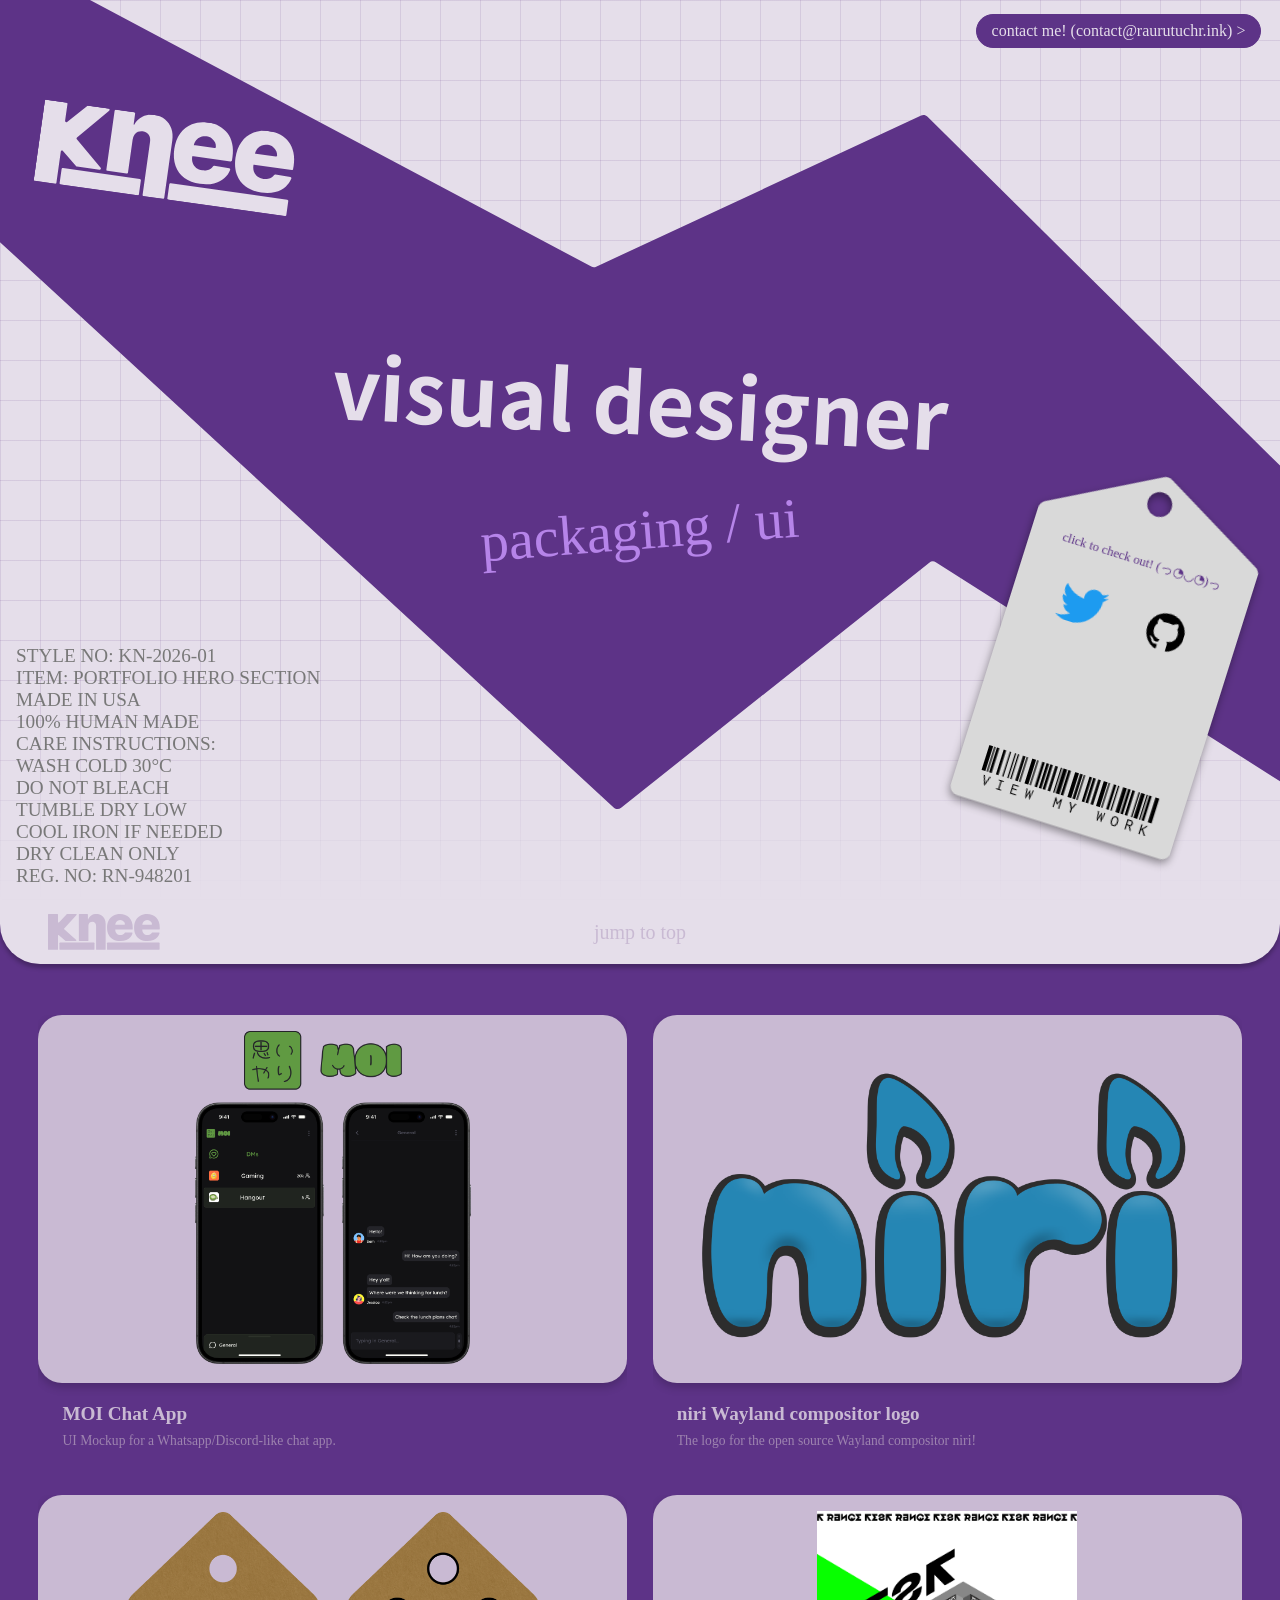
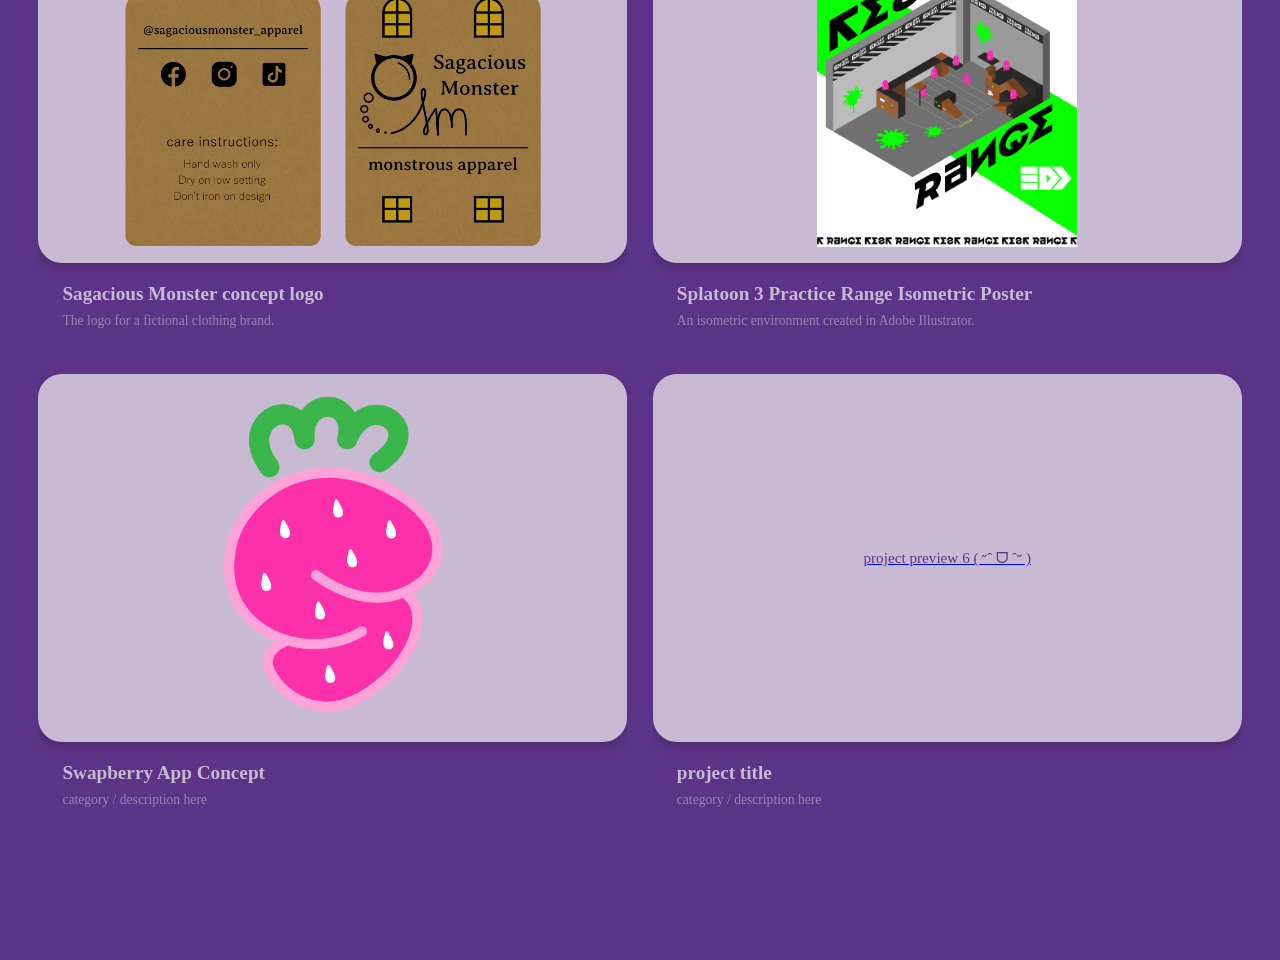
==== commit 20f67193: "yeah!" ====
--- a/index.html
+++ b/index.html
@@ -88,42 +88,42 @@
 
         <div class="portfolio-grid">
             <div class="portfolio-card">
-                <a href="https://example.com"><div class="card-thumb"><img src="assets/work/MOCKUP.png"></div></a>
+                <a href="/work/moi"><div class="card-thumb"><img src="assets/work/MOCKUP.png"></div></a>
                 <div class="card-info">
                     <h3>MOI Chat App</h3>
                     <p>UI Mockup for a Whatsapp/Discord-like chat app.</p>
                 </div>
             </div>
             <div class="portfolio-card">
-                <a href="https://example.com"><div class="card-thumb"><img src="assets/work/niri-logo.png"></div></a>
+                <a href="/work/niri"><div class="card-thumb"><img src="assets/work/niri-logo.png"></div></a>
                 <div class="card-info">
                     <h3>niri Wayland compositor logo</h3>
                     <p>The logo for the open source Wayland compositor niri!</p>
                 </div>
             </div>
             <div class="portfolio-card">
-                <a href="https://example.com"><div class="card-thumb"><img src="assets/work/monsterthingyfinal.png"></div></a>
+                <a href="/work/sagacious-monster"><div class="card-thumb"><img src="assets/work/monsterthingyfinal.png"></div></a>
                 <div class="card-info">
                     <h3>Sagacious Monster concept logo</h3>
                     <p>The logo for a fictional clothing brand.</p>
                 </div>
             </div>
             <div class="portfolio-card">
-                <a href="https://example.com"><div class="card-thumb"><img src="assets/work/practice-range-poster.png"></div></a>
+                <a href="/work/splat-3-poster"><div class="card-thumb"><img src="assets/work/practice-range-poster.png"></div></a>
                 <div class="card-info">
                     <h3>Splatoon 3 Practice Range Isometric Poster</h3>
                     <p>An isometric environment created in Adobe Illustrator.</p>
                 </div>
             </div>
             <div class="portfolio-card">
-                <a href="https://example.com"><div class="card-thumb">project preview 5 (っ  > - < )っ</div></a>
+                <a href="/work/swapberry"><div class="card-thumb"><img src="assets/work/swapberry-icon.png"></div></a>
                 <div class="card-info">
-                    <h3>project title</h3>
+                    <h3>Swapberry App Concept</h3>
                     <p>category / description here</p>
                 </div>
             </div>
             <div class="portfolio-card">
-                <a href="https://example.com"><div class="card-thumb">project preview 6 ( ˶ˆ ᗜ ˆ˶ )</div></a>
+                <a href="/work/project-6"><div class="card-thumb">project preview 6 ( ˶ˆ ᗜ ˆ˶ )</div></a>
                 <div class="card-info">
                     <h3>project title</h3>
                     <p>category / description here</p>
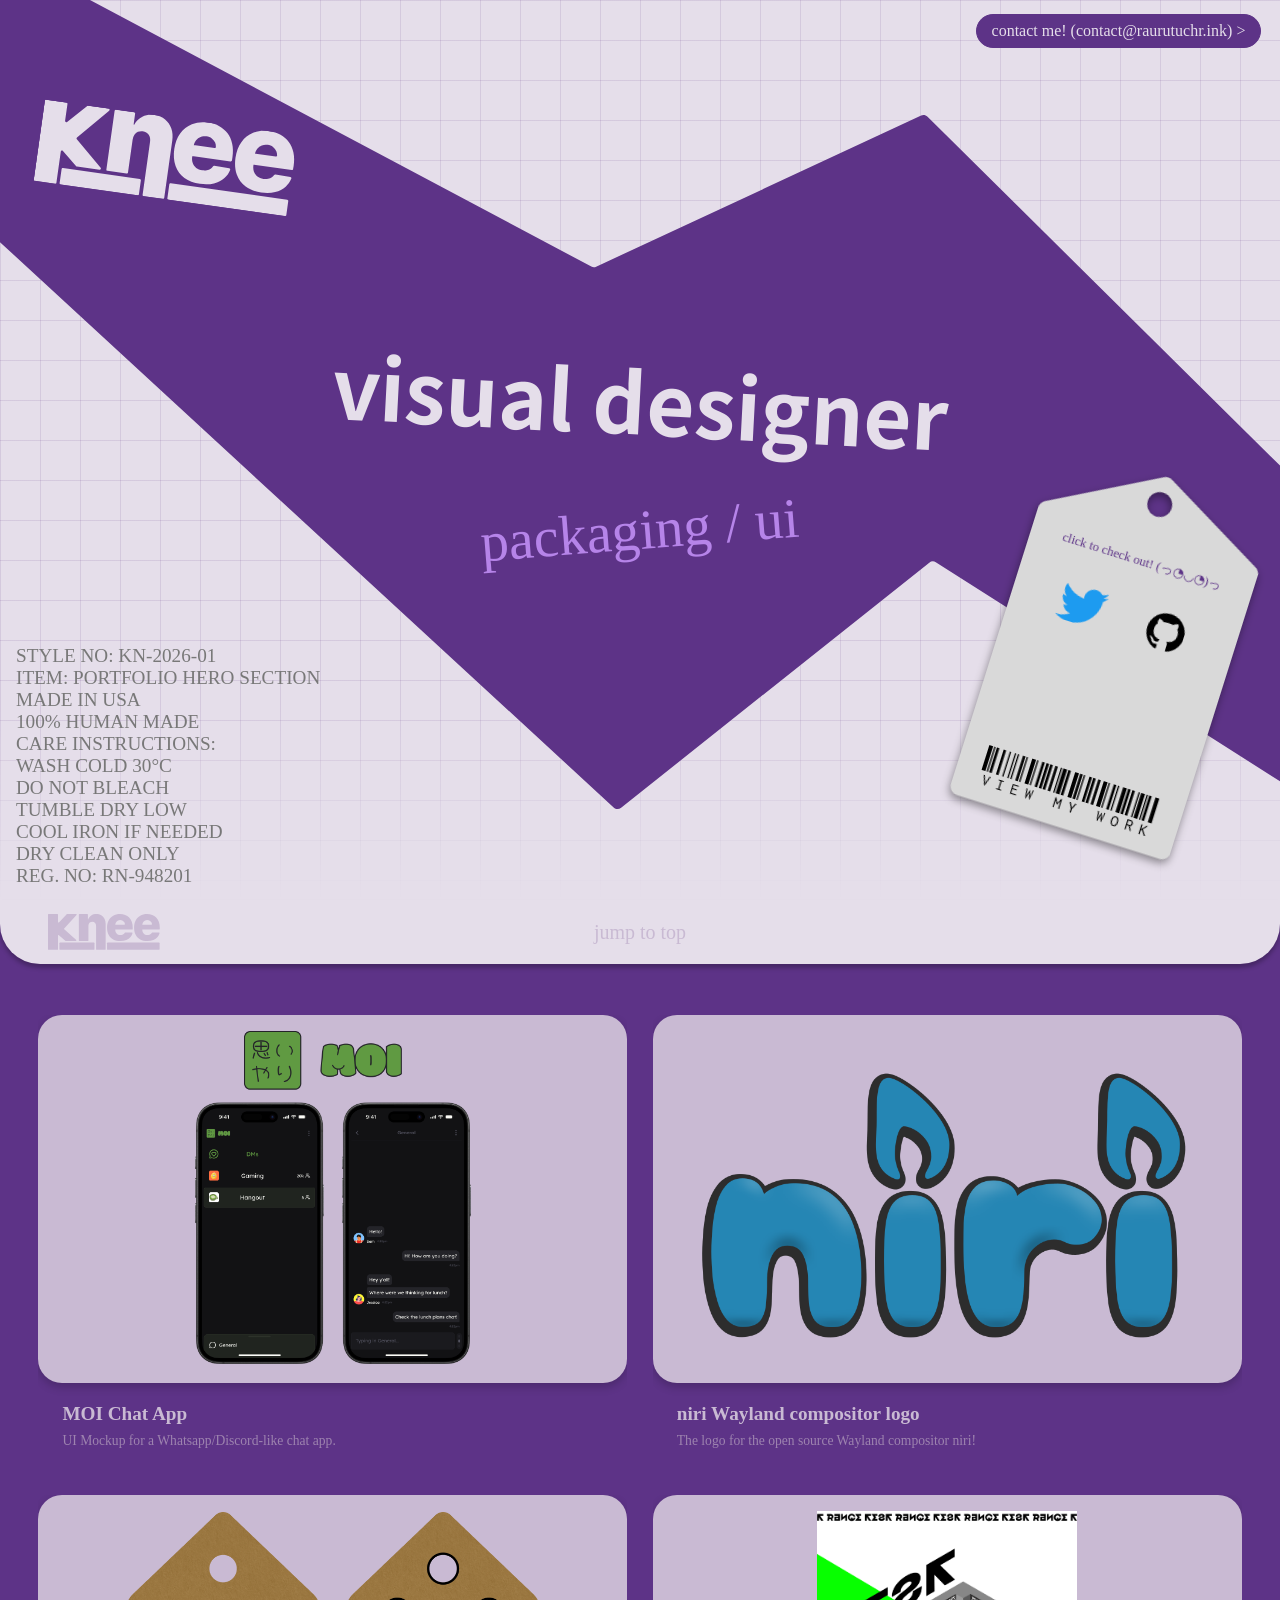
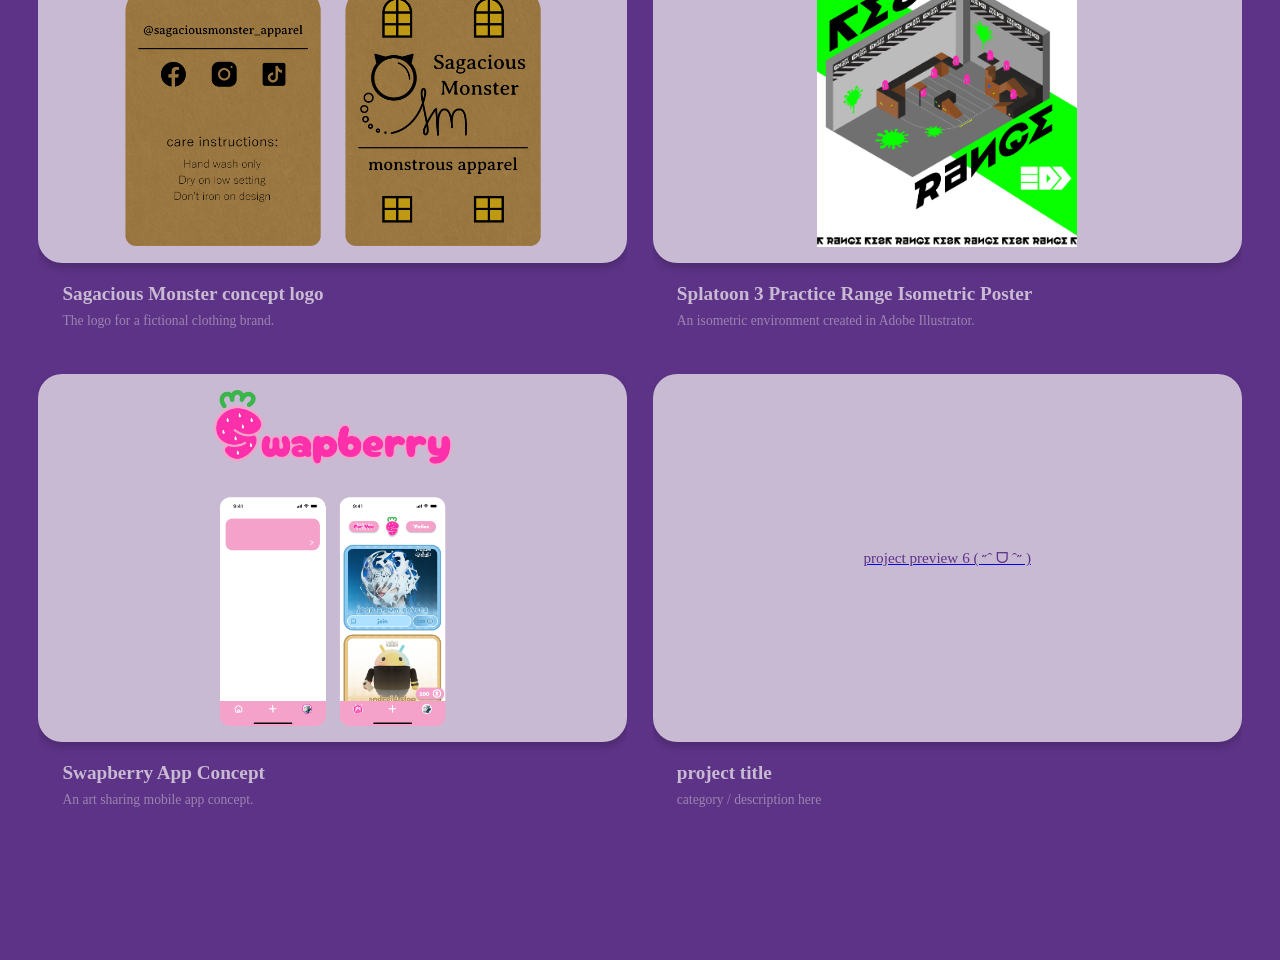
==== commit 03c4fe37: "changing around assets" ====
--- a/index.html
+++ b/index.html
@@ -116,10 +116,10 @@
                 </div>
             </div>
             <div class="portfolio-card">
-                <a href="/work/swapberry"><div class="card-thumb"><img src="assets/work/swapberry-icon.png"></div></a>
+                <a href="/work/swapberry"><div class="card-thumb"><img src="assets/work/swapberry-mockup.png"></div></a>
                 <div class="card-info">
                     <h3>Swapberry App Concept</h3>
-                    <p>category / description here</p>
+                    <p>An art sharing mobile app concept.</p>
                 </div>
             </div>
             <div class="portfolio-card">
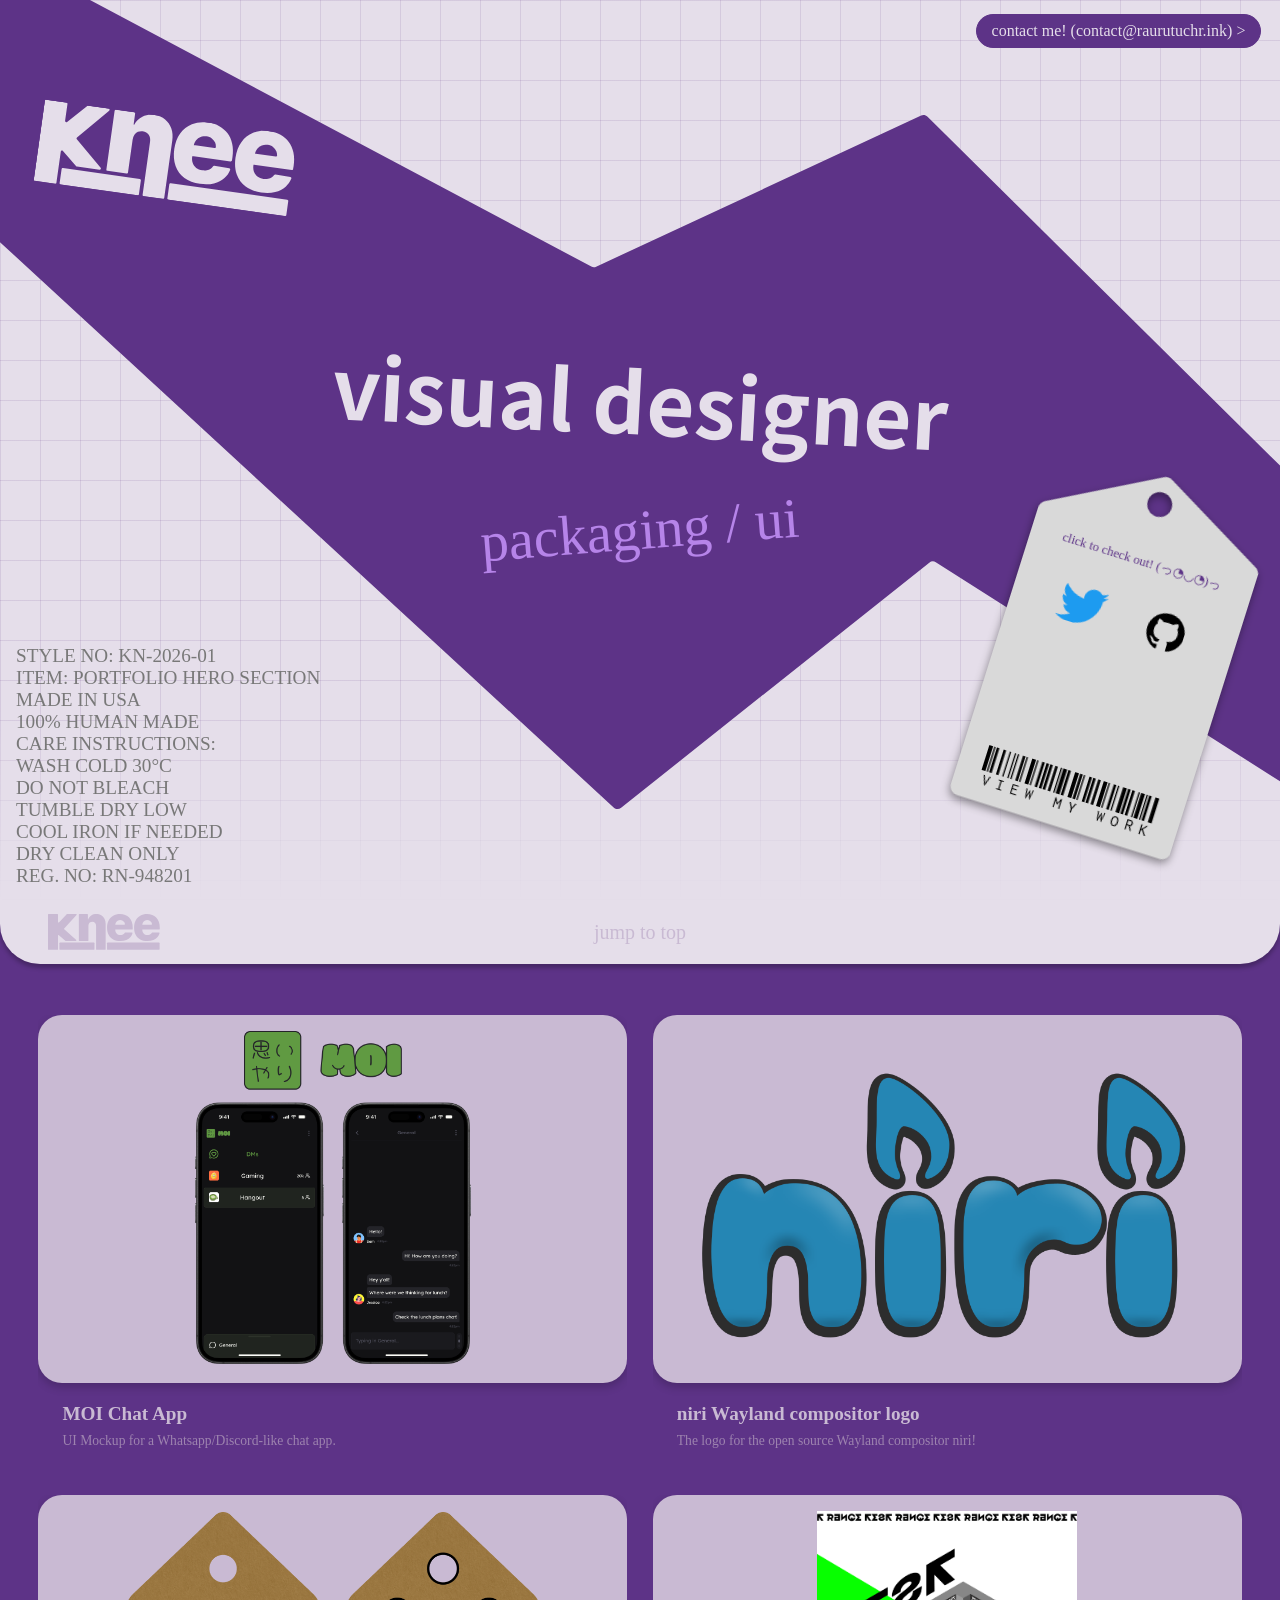
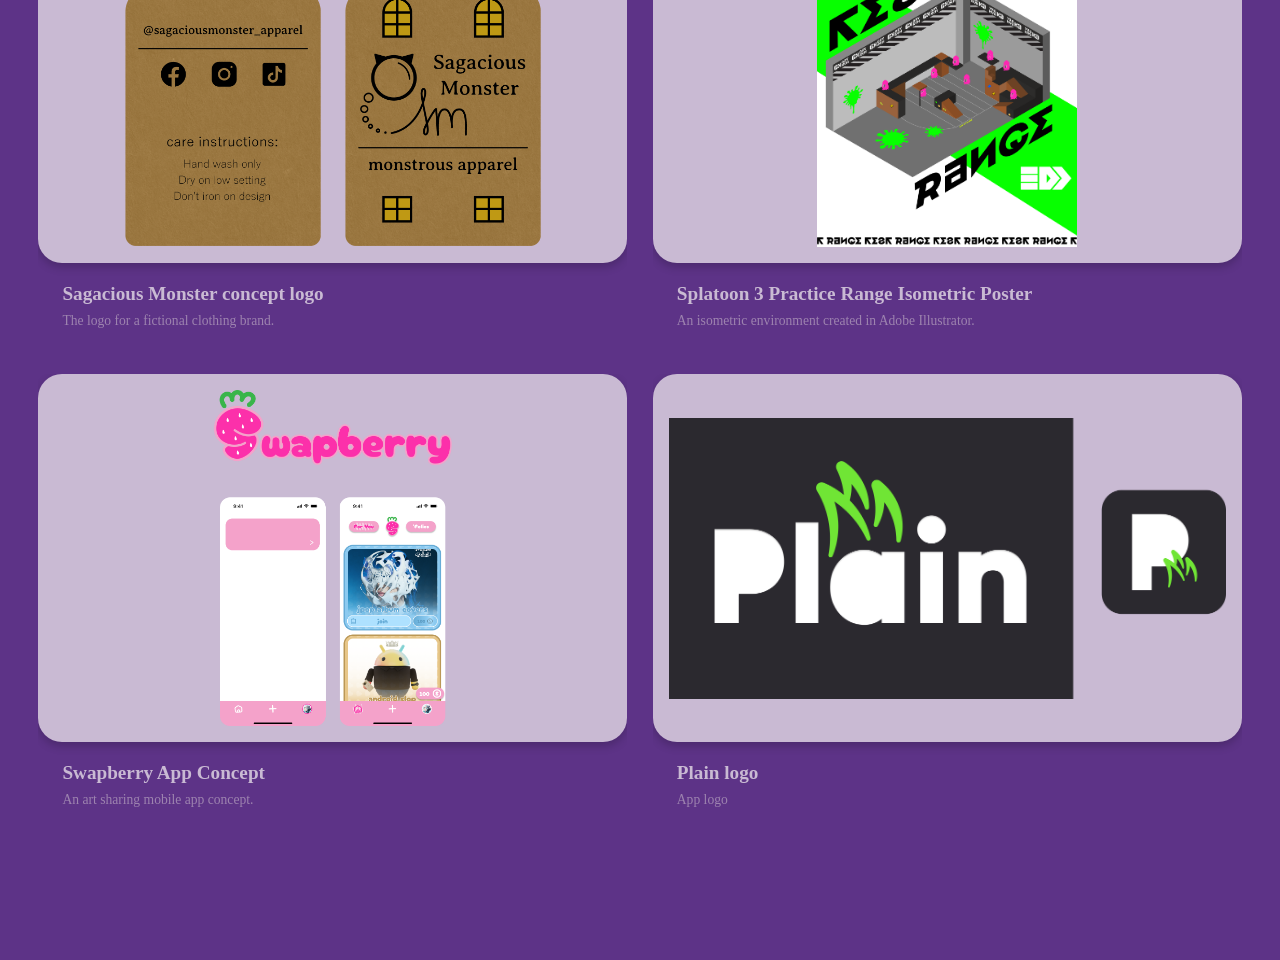
==== commit 7949b60c: "new item" ====
--- a/index.html
+++ b/index.html
@@ -123,10 +123,10 @@
                 </div>
             </div>
             <div class="portfolio-card">
-                <a href="/work/project-6"><div class="card-thumb">project preview 6 ( ˶ˆ ᗜ ˆ˶ )</div></a>
+                <a href="/work/project-6"><div class="card-thumb"><img src="assets/work/plain.png"></div></a>
                 <div class="card-info">
-                    <h3>project title</h3>
-                    <p>category / description here</p>
+                    <h3>Plain logo</h3>
+                    <p>App logo</p>
                 </div>
             </div>
         </div>
